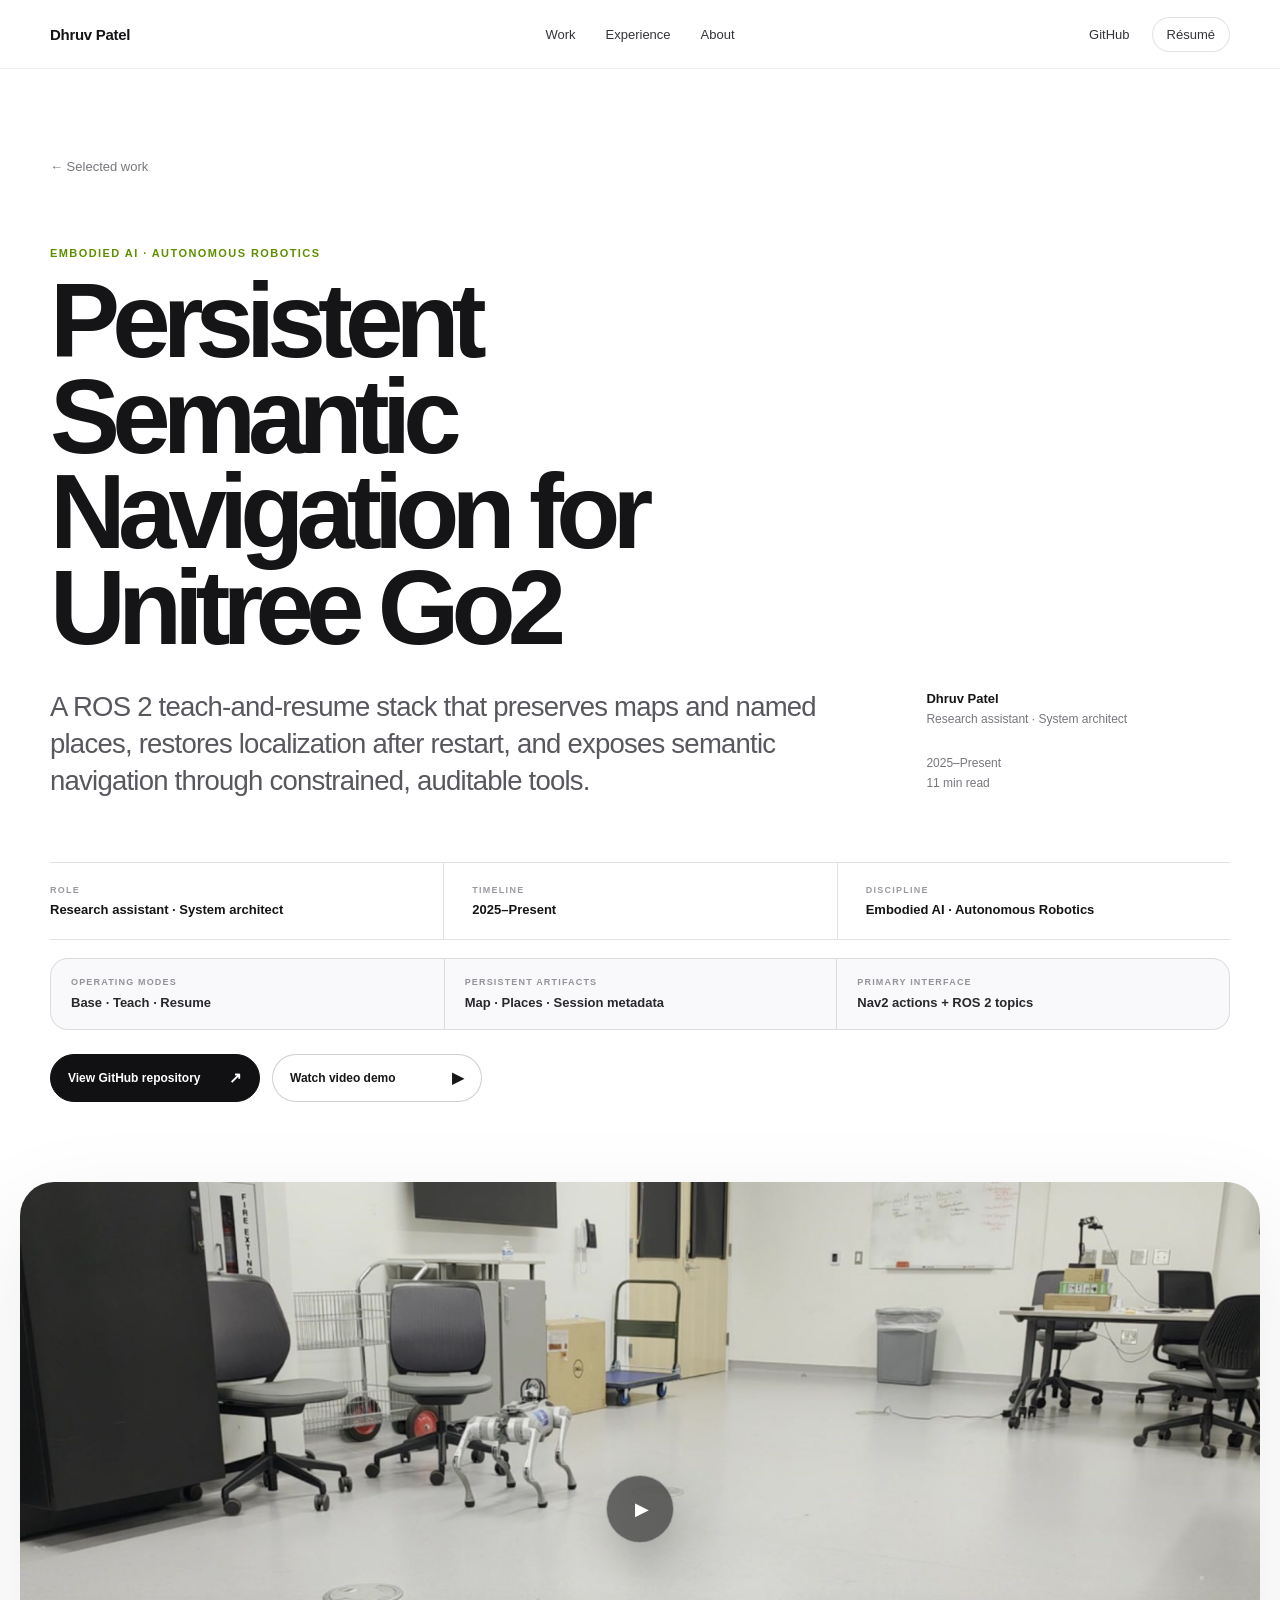
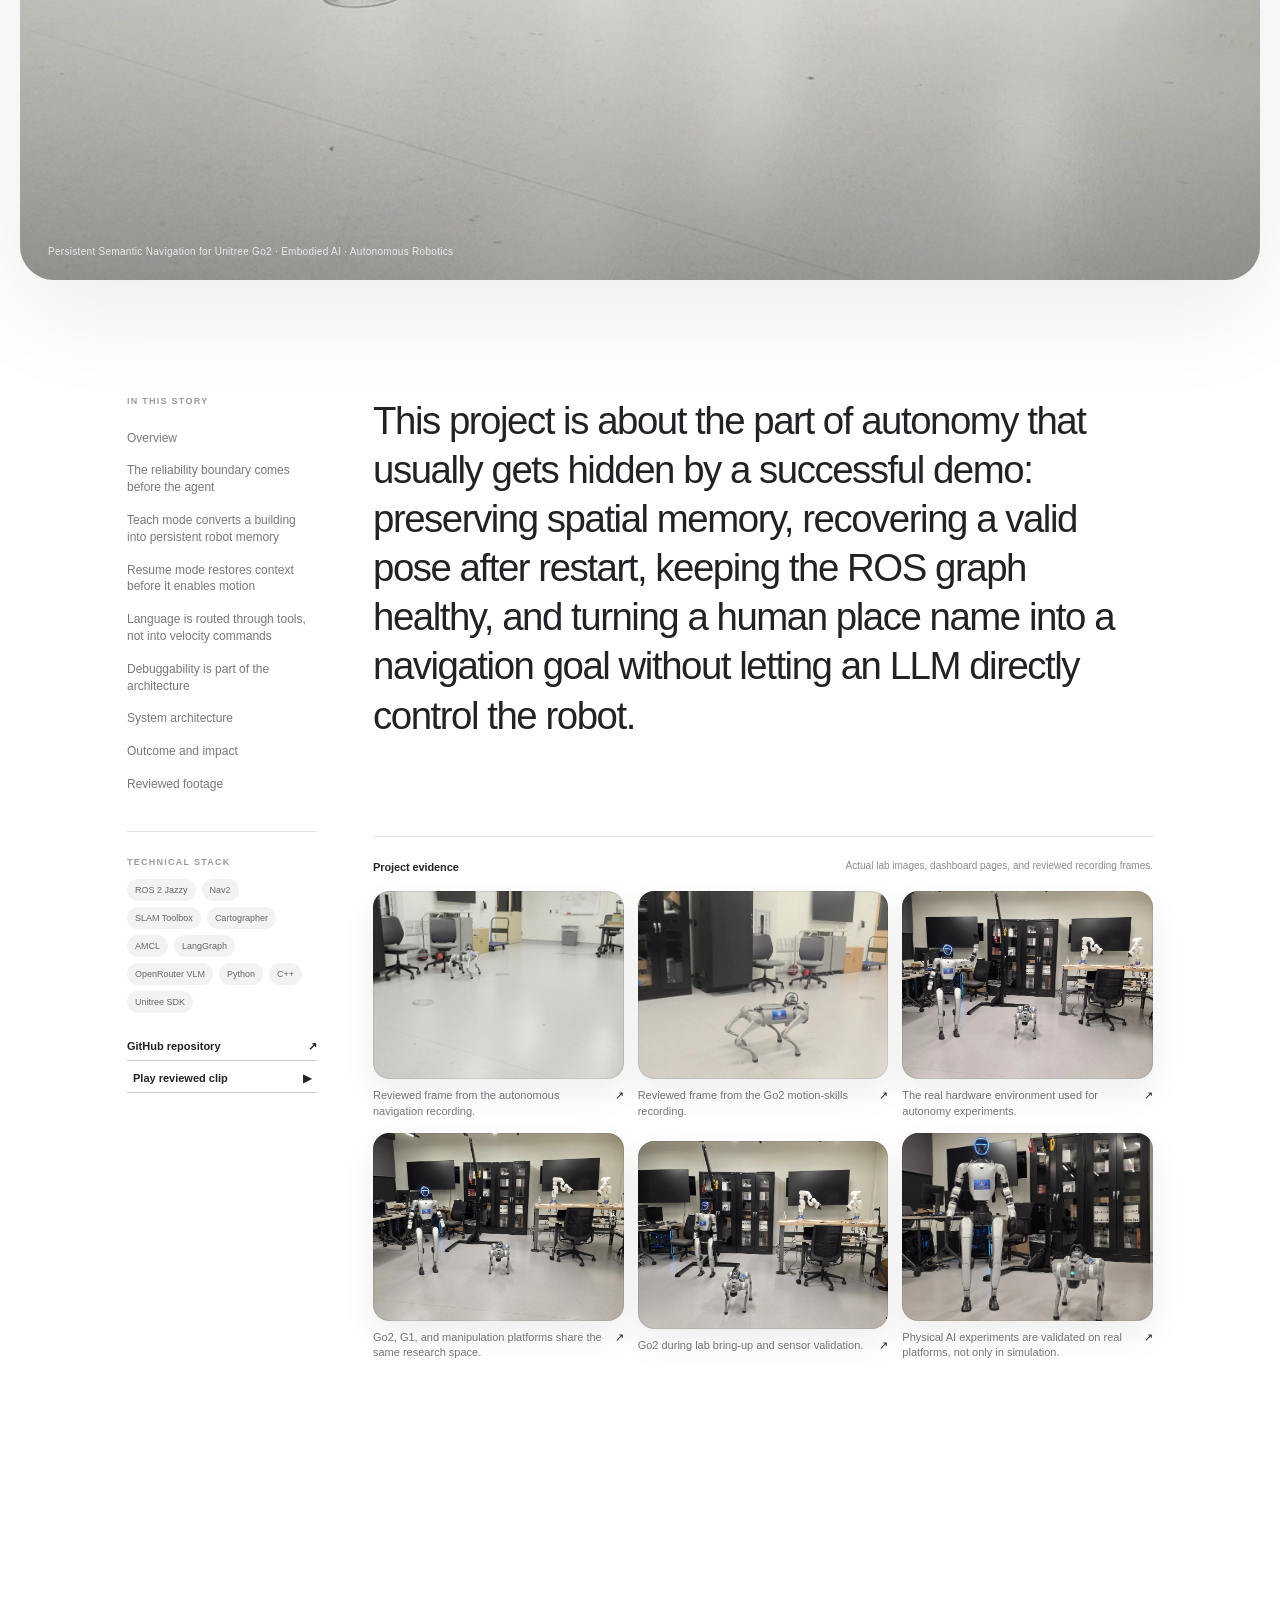
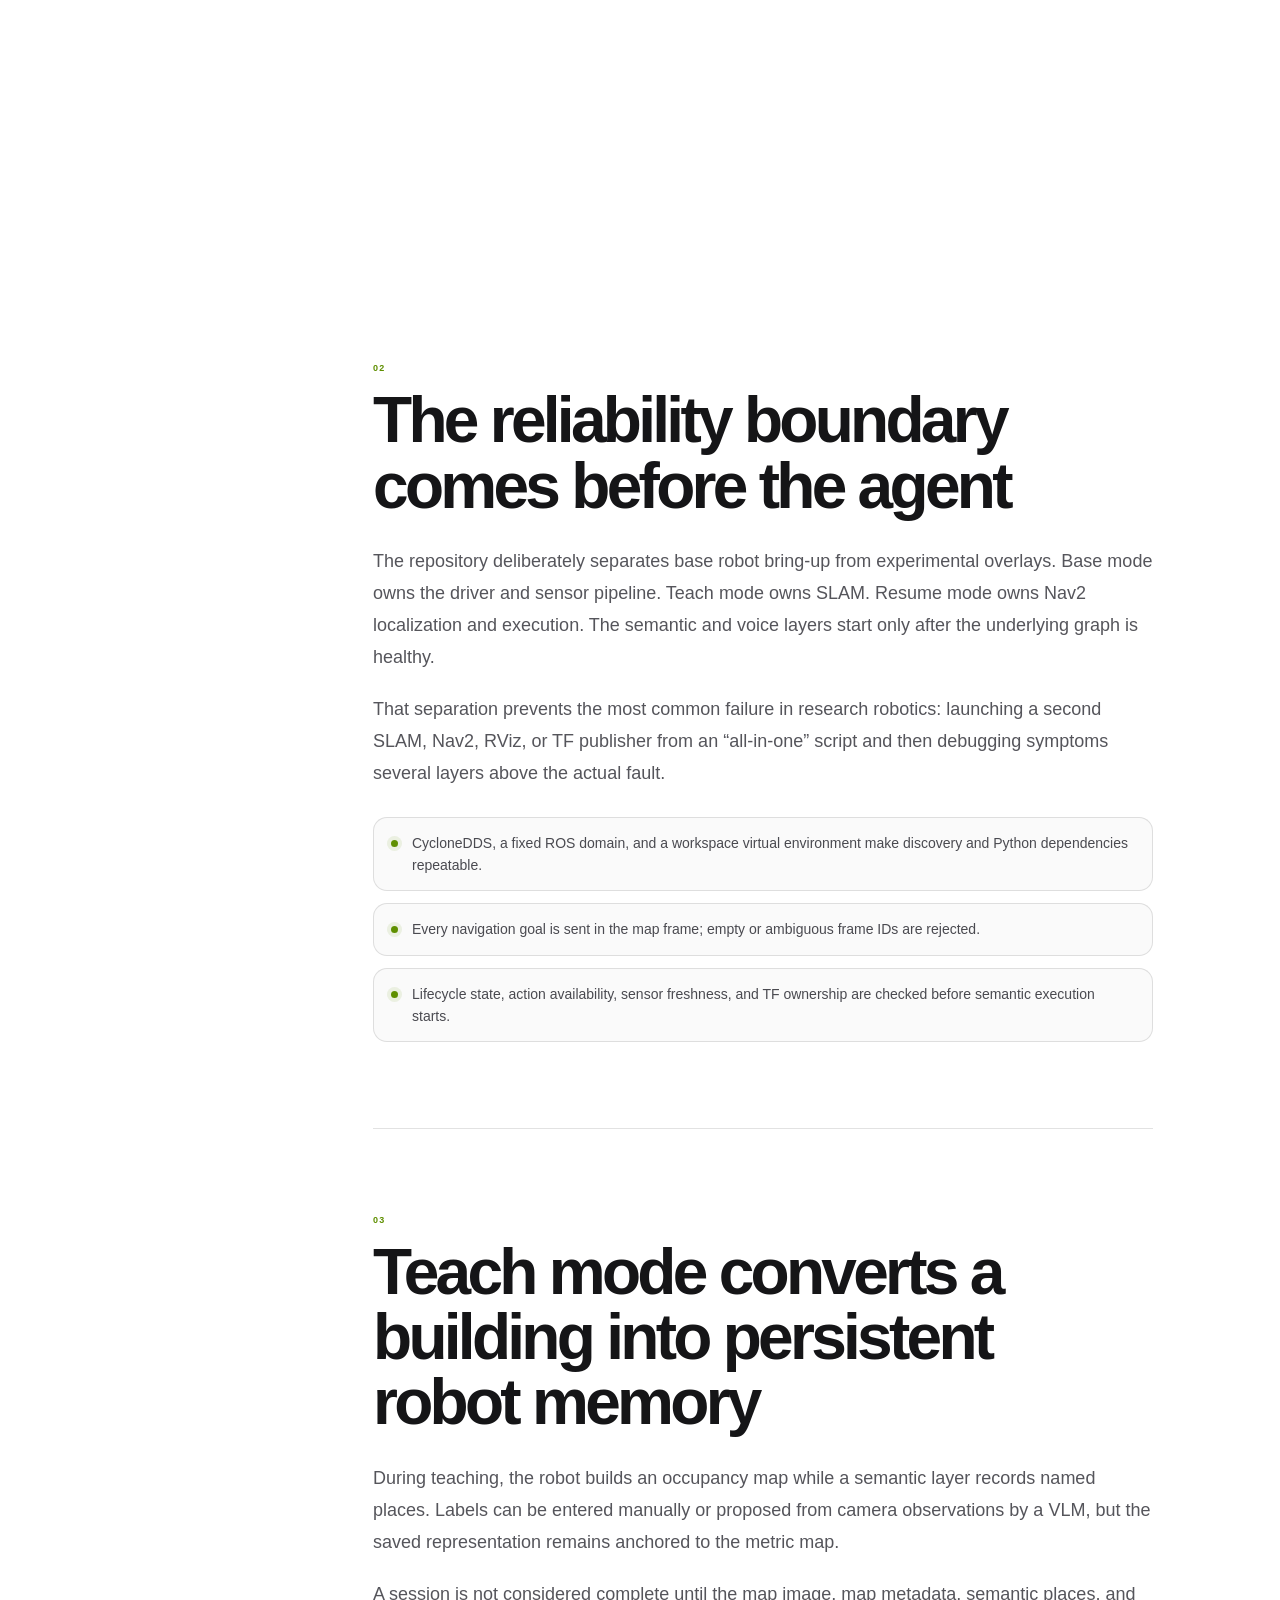
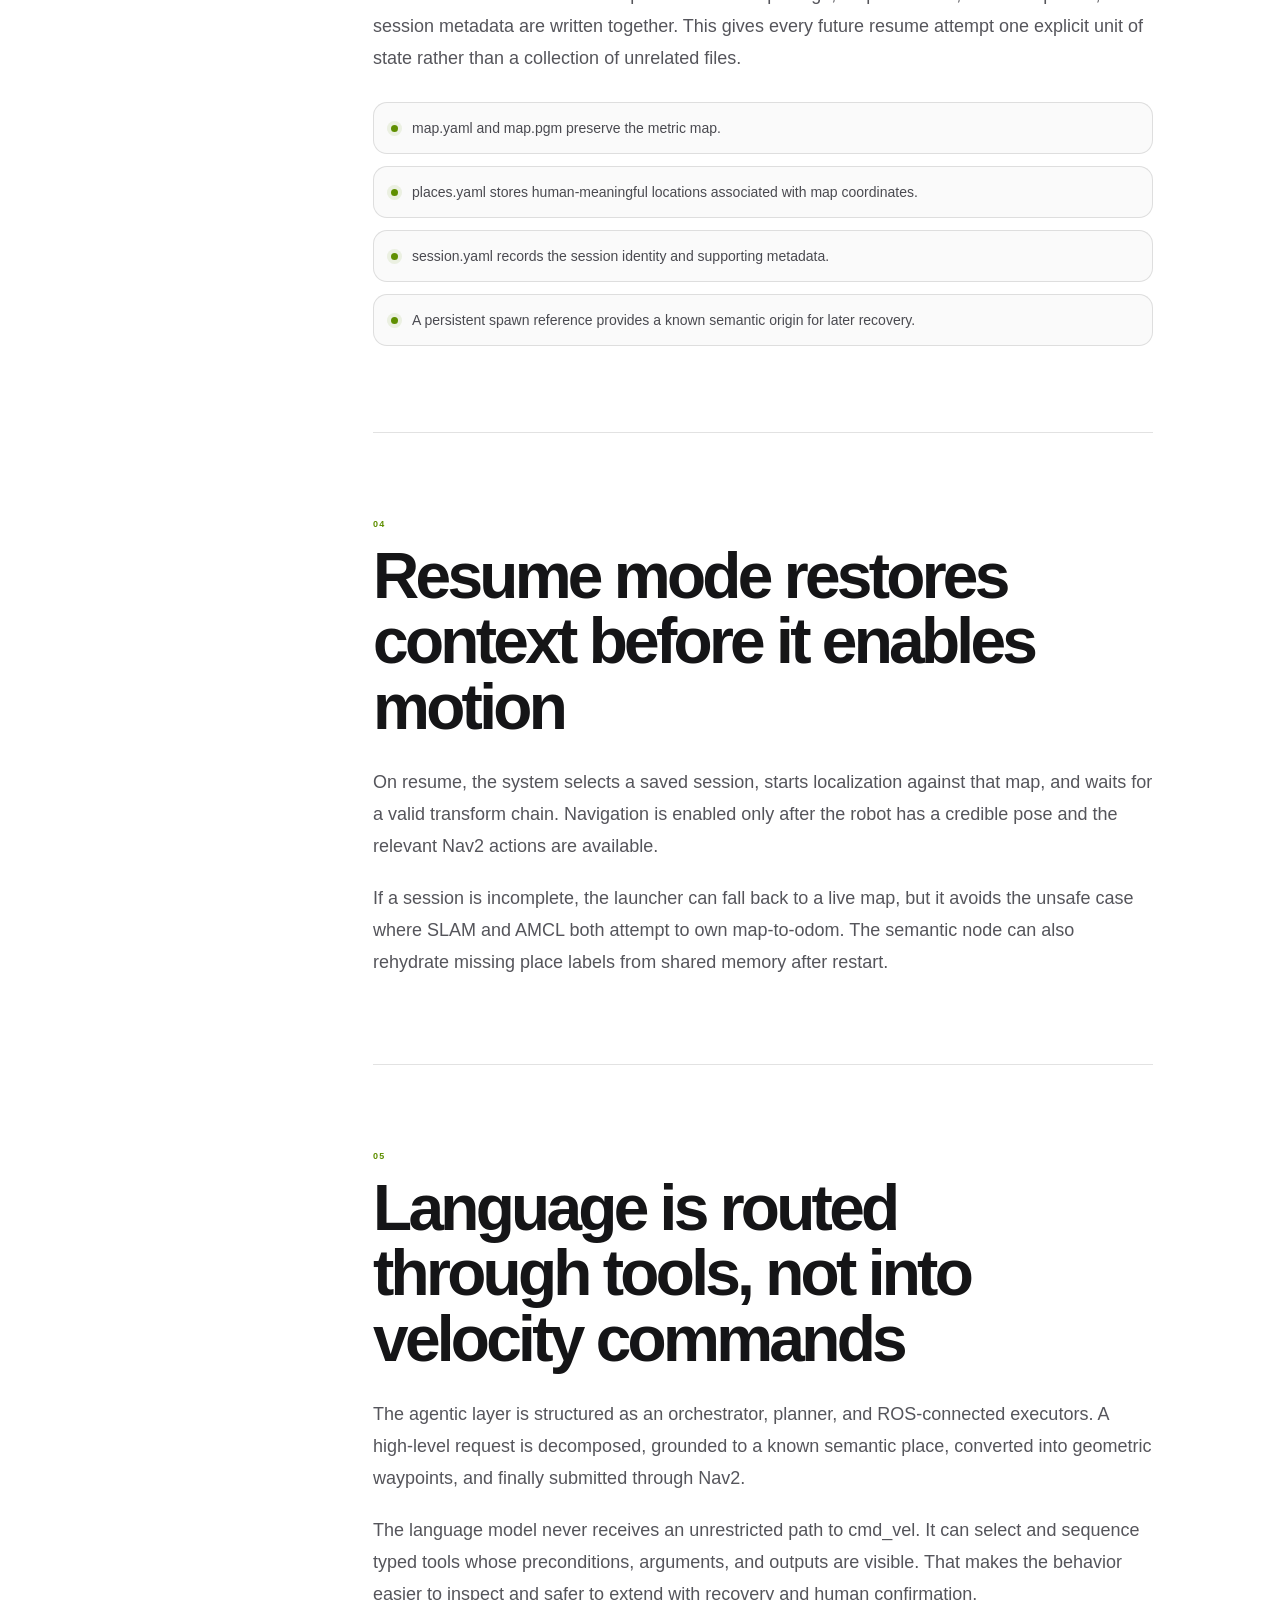
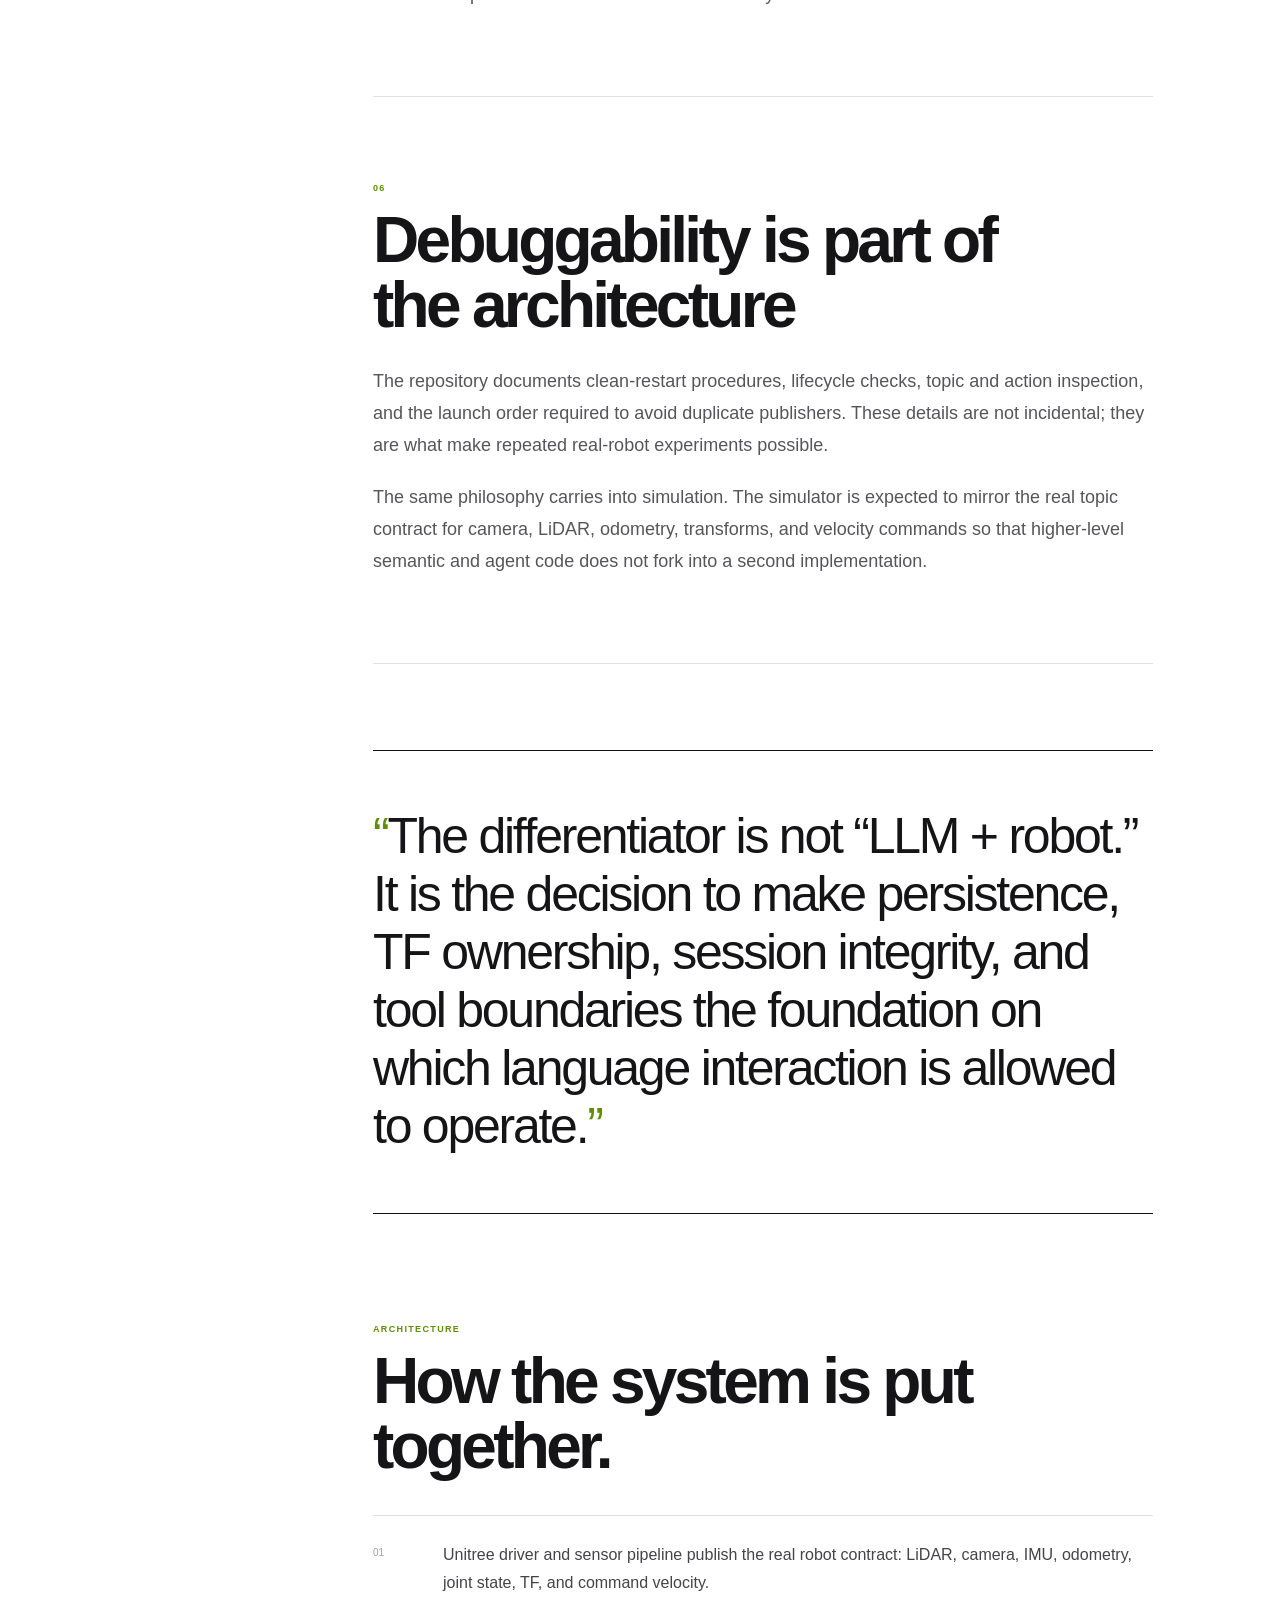
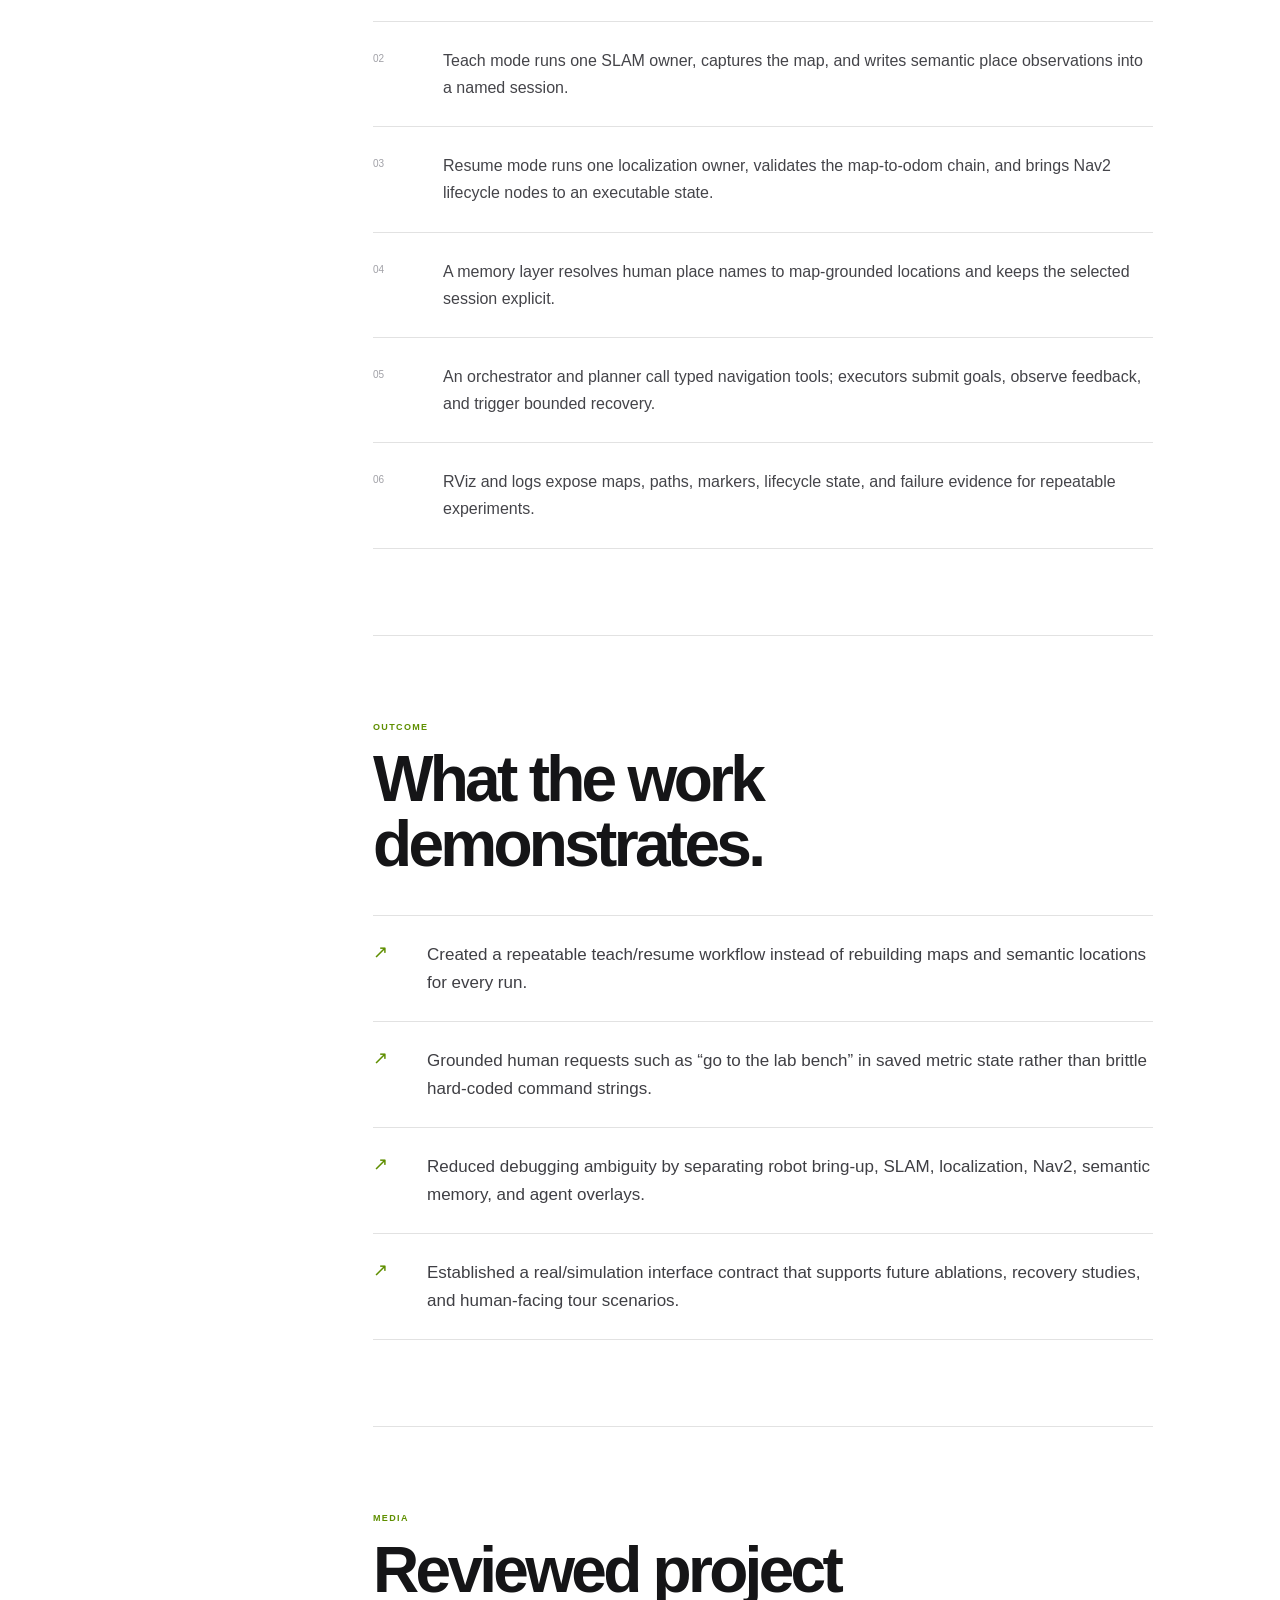
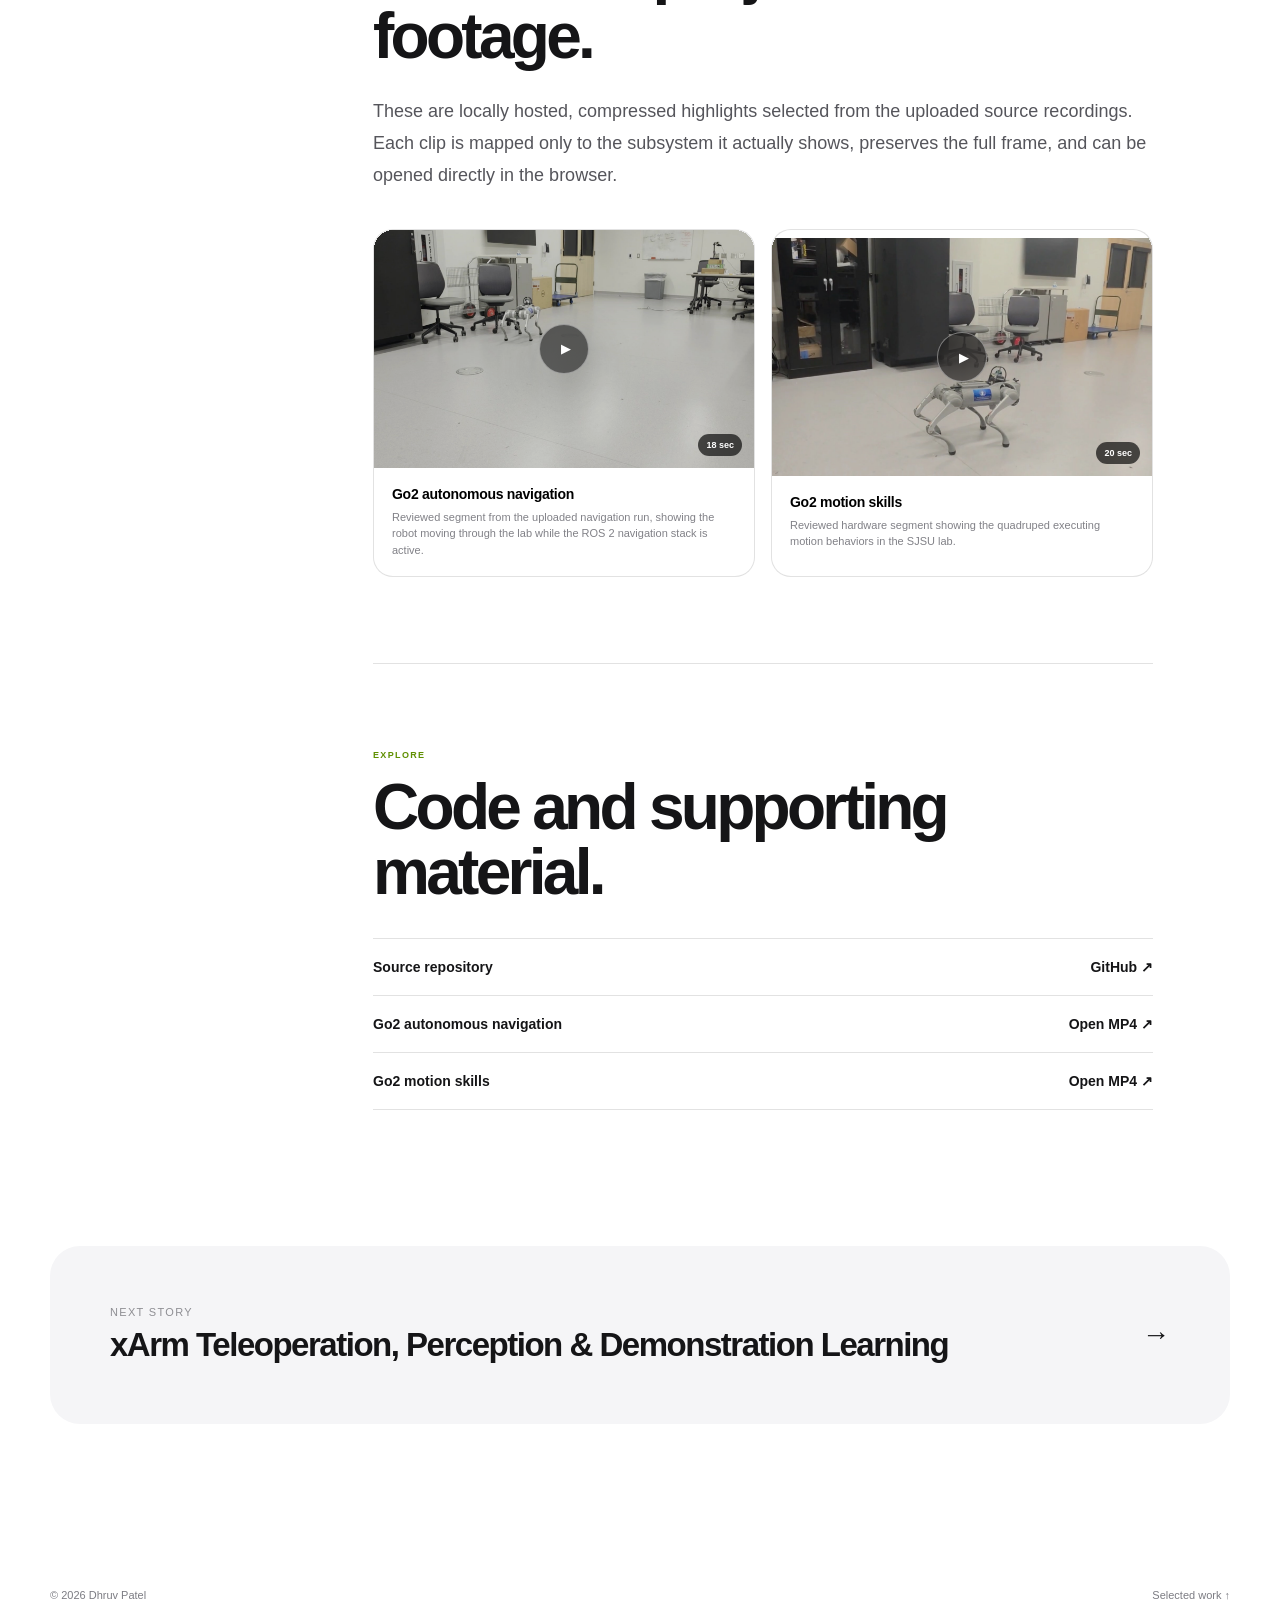
==== project.html @ 9d02df76 "Portfolio Launch" ====
<!doctype html>
<html lang="en">
<head>
  <meta charset="utf-8" />
  <meta name="viewport" content="width=device-width, initial-scale=1" />
  <meta name="theme-color" content="#ffffff" />
  <meta name="description" content="Engineering story by Dhruv Patel." />
  <title>Project — Dhruv Patel</title>
  <link rel="icon" href="favicon.svg" type="image/svg+xml" />
  <link rel="stylesheet" href="styles.css" />
  <script src="project-data.js" defer></script>
  <script src="project-page.js" defer></script>
</head>
<body class="project-page">
  <a class="skip-link" href="#project-root">Skip to article</a>
  <header class="site-header">
    <div class="shell nav-wrap">
      <a class="wordmark" href="index.html">Dhruv Patel</a>
      <nav class="nav-links" aria-label="Primary navigation">
        <a href="index.html#work">Work</a>
        <a href="index.html#experience">Experience</a>
        <a href="index.html#about">About</a>
      </nav>
      <div class="nav-actions">
        <a href="https://github.com/pateldhruv1672" target="_blank" rel="noreferrer">GitHub</a>
        <a class="nav-button" href="assets/docs/Dhruv_Patel_Resume.pdf" target="_blank">Résumé</a>
      </div>
    </div>
  </header>

  <main id="project-root"></main>

  <dialog class="image-modal" id="image-modal" aria-labelledby="image-modal-caption">
    <button type="button" class="image-modal-close" aria-label="Close image">×</button>
    <figure>
      <img src="" alt="" />
      <figcaption id="image-modal-caption"></figcaption>
    </figure>
  </dialog>

  <dialog class="video-modal" id="video-modal" aria-labelledby="video-modal-title">
    <div class="video-modal-bar">
      <div>
        <p>Research footage</p>
        <h2 class="video-modal-title" id="video-modal-title">Project demo</h2>
      </div>
      <div class="video-modal-actions">
        <a class="video-modal-external" href="#" target="_blank" rel="noreferrer">Open MP4 ↗</a>
        <button type="button" class="video-modal-close" aria-label="Close video">×</button>
      </div>
    </div>
    <div class="video-modal-stage" aria-live="polite"></div>
  </dialog>

  <footer class="site-footer shell">
    <span>© 2026 Dhruv Patel</span>
    <a href="index.html#work">Selected work ↑</a>
  </footer>
</body>
</html>
---- styles.css ----
:root {
  --bg: #f5f5f7;
  --surface: #ffffff;
  --ink: #111113;
  --muted: #66666d;
  --soft: #8e8e93;
  --line: rgba(17,17,19,.12);
  --line-strong: rgba(17,17,19,.2);
  --accent: #5f8f00;
  --dark: #0b0c0e;
  --radius-lg: 32px;
  --radius-md: 22px;
  --shadow: 0 28px 90px rgba(0,0,0,.09);
}

* { box-sizing: border-box; }
html { scroll-behavior: smooth; }
body {
  margin: 0;
  background: var(--bg);
  color: var(--ink);
  font-family: -apple-system, BlinkMacSystemFont, "SF Pro Display", "Segoe UI", Helvetica, Arial, sans-serif;
  -webkit-font-smoothing: antialiased;
  text-rendering: optimizeLegibility;
}
a { color: inherit; text-decoration: none; }
img { display: block; max-width: 100%; }
button, input { font: inherit; }
.shell { width: min(1180px, calc(100% - 48px)); margin: 0 auto; }
.skip-link { position: fixed; left: 16px; top: -80px; z-index: 999; padding: 12px 16px; border-radius: 12px; background: #111; color: #fff; transition: top .2s; }
.skip-link:focus { top: 16px; }

.site-header { position: sticky; top: 0; z-index: 100; background: rgba(245,245,247,.82); backdrop-filter: saturate(180%) blur(20px); border-bottom: 1px solid rgba(17,17,19,.07); }
.nav-wrap { height: 68px; display: grid; grid-template-columns: 1fr auto 1fr; align-items: center; }
.wordmark { font-size: 15px; font-weight: 700; letter-spacing: -.02em; }
.nav-links { display: flex; align-items: center; gap: 30px; }
.nav-links a, .nav-actions a { font-size: 13px; color: #333338; transition: color .2s; }
.nav-links a:hover, .nav-actions a:hover { color: #000; }
.nav-actions { justify-self: end; display: flex; align-items: center; gap: 22px; }
.nav-button { padding: 9px 14px; border: 1px solid var(--line); border-radius: 999px; background: rgba(255,255,255,.72); }
.menu-toggle { display: none; justify-self: end; width: 38px; height: 38px; border: 0; background: transparent; padding: 10px; cursor: pointer; }
.menu-toggle span { display: block; width: 18px; height: 1.5px; margin: 5px 0; background: #111; transition: transform .2s; }
.mobile-nav { display: none; }

.hero { min-height: calc(100vh - 68px); padding: 88px 0 72px; display: grid; grid-template-columns: 1.08fr .72fr; align-items: center; gap: 86px; }
.availability { margin: 0 0 28px; color: #44444a; font-size: 13px; font-weight: 600; letter-spacing: .01em; }
.availability span { display: inline-block; width: 8px; height: 8px; margin-right: 10px; border-radius: 50%; background: #7fb800; box-shadow: 0 0 0 5px rgba(127,184,0,.12); }
.hero h1 { margin: 0; font-size: clamp(62px, 7.8vw, 116px); line-height: .92; letter-spacing: -.072em; font-weight: 720; }
.hero-statement { max-width: 720px; margin: 36px 0 0; font-size: clamp(25px, 3.15vw, 45px); line-height: 1.12; letter-spacing: -.045em; }
.hero-detail { max-width: 690px; margin: 24px 0 0; color: var(--muted); font-size: 17px; line-height: 1.65; }
.hero-links { display: flex; flex-wrap: wrap; align-items: center; gap: 22px; margin-top: 36px; }
.primary-link, .secondary-link { display: inline-flex; align-items: center; gap: 10px; font-size: 14px; font-weight: 650; }
.primary-link { padding: 14px 18px; border-radius: 999px; background: var(--ink); color: #fff; }
.primary-link span, .secondary-link span { font-size: 16px; }
.secondary-link { color: #3b3b40; }
.hero-meta { display: flex; flex-wrap: wrap; gap: 10px 22px; margin-top: 46px; padding-top: 26px; border-top: 1px solid var(--line); color: #68686e; font-size: 12px; }
.hero-meta span { position: relative; }
.hero-meta span:not(:last-child)::after { content: ""; position: absolute; right: -12px; top: 50%; width: 2px; height: 2px; border-radius: 50%; background: #b2b2b7; }
.hero-portrait { margin: 0; }
.hero-portrait picture { display: block; overflow: hidden; border-radius: 30px; background: #ddd; box-shadow: var(--shadow); }
.hero-portrait img { width: 100%; aspect-ratio: 4/5; object-fit: cover; object-position: center center; }
.hero-portrait figcaption { margin-top: 12px; color: var(--soft); font-size: 11px; text-align: right; }

.work-section { padding: 140px 0 0; background: #fff; border-radius: 46px 46px 0 0; }
.section-intro { display: grid; grid-template-columns: .8fr 1.25fr; gap: 70px; align-items: end; margin-bottom: 70px; }
.section-kicker { margin: 0 0 14px; color: var(--accent); font-size: 11px; font-weight: 750; letter-spacing: .13em; text-transform: uppercase; }
.section-intro h2, .archive-heading h2, .about-copy h2, .contact-inner h2 { margin: 0; font-size: clamp(42px, 5.1vw, 76px); line-height: 1.01; letter-spacing: -.058em; }
.section-intro > p:last-child { margin: 0; max-width: 620px; color: var(--muted); font-size: 17px; line-height: 1.65; }

.featured-work { display: grid; gap: 26px; }
.feature-card { display: grid; grid-template-columns: 1.3fr .7fr; min-height: 610px; overflow: hidden; border-radius: var(--radius-lg); background: var(--dark); color: #fff; }
.feature-card.reverse { grid-template-columns: .72fr 1.28fr; }
.feature-card.reverse .feature-media { order: 2; }
.feature-media { position: relative; min-height: 500px; overflow: hidden; background: #111; }
.feature-media img { width: 100%; height: 100%; object-fit: cover; transition: transform .7s cubic-bezier(.2,.65,.2,1); }
.feature-card:hover .feature-media img { transform: scale(1.025); }
.feature-media::after { content: ""; position: absolute; inset: 0; background: linear-gradient(180deg, transparent 70%, rgba(0,0,0,.28)); pointer-events: none; }
.feature-content { padding: clamp(38px, 5vw, 70px); display: flex; flex-direction: column; justify-content: space-between; }
.project-index { color: #909097; font-size: 11px; letter-spacing: .12em; text-transform: uppercase; }
.feature-content h3 { margin: 22px 0 0; font-size: clamp(38px, 4vw, 62px); line-height: 1.02; letter-spacing: -.052em; }
.feature-content p { margin: 22px 0 0; color: #b7b7be; font-size: 16px; line-height: 1.65; }
.project-meta { display: flex; flex-wrap: wrap; gap: 10px 18px; margin-top: 36px; padding-top: 24px; border-top: 1px solid rgba(255,255,255,.13); color: #8f8f97; font-size: 11px; }
.project-action { display: inline-flex; align-items: center; gap: 10px; margin-top: 32px; font-size: 13px; font-weight: 650; }
.project-action span { display: grid; place-items: center; width: 34px; height: 34px; border: 1px solid rgba(255,255,255,.25); border-radius: 50%; }

.project-grid { display: grid; grid-template-columns: repeat(3, 1fr); gap: 22px; padding-top: 26px; }
.project-card { border: 1px solid var(--line); border-radius: var(--radius-md); overflow: hidden; background: #fff; transition: transform .28s ease, box-shadow .28s ease; }
.project-card:hover { transform: translateY(-5px); box-shadow: 0 22px 65px rgba(0,0,0,.09); }
.project-card-media { aspect-ratio: 16/10; overflow: hidden; background: #ececf0; }
.project-card-media img { width: 100%; height: 100%; object-fit: cover; transition: transform .55s ease; }
.project-card:hover .project-card-media img { transform: scale(1.025); }
.project-card-copy { padding: 24px 24px 26px; }
.project-card-copy .card-category { margin: 0; color: var(--accent); font-size: 10px; font-weight: 750; letter-spacing: .1em; text-transform: uppercase; }
.project-card-copy h3 { margin: 12px 0 0; font-size: 25px; line-height: 1.12; letter-spacing: -.037em; }
.project-card-copy > p { margin: 14px 0 0; color: var(--muted); font-size: 14px; line-height: 1.58; }
.card-footer { display: flex; justify-content: space-between; gap: 18px; margin-top: 24px; padding-top: 18px; border-top: 1px solid var(--line); color: #77777e; font-size: 11px; }
.card-footer span:last-child { color: #222; font-weight: 650; }

.archive-section { padding: 150px 0 145px; }
.archive-heading { display: grid; grid-template-columns: .8fr 1.25fr; gap: 70px; align-items: end; margin-bottom: 54px; }
.archive-list { border-top: 1px solid var(--line-strong); }
.archive-row { display: grid; grid-template-columns: 1fr 1.45fr .8fr 24px; gap: 28px; align-items: center; min-height: 112px; border-bottom: 1px solid var(--line); transition: padding .2s, background .2s; }
.archive-row:hover { padding-left: 12px; background: #fafafa; }
.archive-row h3 { margin: 0; font-size: 23px; letter-spacing: -.035em; }
.archive-row p { margin: 0; color: var(--muted); font-size: 14px; line-height: 1.5; }
.archive-row .archive-stack { color: #8a8a91; font-size: 11px; line-height: 1.5; }
.archive-row .archive-arrow { font-size: 18px; }

.experience-section { padding: 145px 0; background: var(--bg); }
.experience-list { border-top: 1px solid var(--line-strong); }
.experience-row { display: grid; grid-template-columns: 170px 1.2fr .65fr; gap: 44px; padding: 46px 0; border-bottom: 1px solid var(--line); }
.experience-date { color: #77777e; font-size: 12px; }
.experience-main h3 { margin: 0; font-size: 29px; letter-spacing: -.04em; }
.experience-org { margin: 7px 0 18px !important; color: #333338 !important; font-weight: 600; }
.experience-main p { margin: 0; color: var(--muted); font-size: 15px; line-height: 1.67; }
.experience-tags { color: #77777e; font-size: 12px; line-height: 1.7; }

.about-section { padding: 150px 0; background: #fff; }
.about-grid { display: grid; grid-template-columns: .74fr 1.05fr; gap: 88px; align-items: center; }
.about-photo { margin: 0; overflow: hidden; border-radius: 30px; background: #eee; }
.about-photo img { width: 100%; aspect-ratio: 4/5; object-fit: cover; object-position: center center; }
.about-copy > p:not(.section-kicker) { color: var(--muted); font-size: 16px; line-height: 1.72; }
.about-copy h2 { margin-bottom: 30px; }
.about-facts { display: grid; gap: 0; margin-top: 34px; border-top: 1px solid var(--line); }
.about-facts > div { padding: 18px 0; border-bottom: 1px solid var(--line); }
.about-facts strong { display: block; font-size: 15px; }
.about-facts span { display: block; margin-top: 4px; color: var(--soft); font-size: 12px; }
.about-links { display: flex; flex-wrap: wrap; gap: 22px; margin-top: 30px; }
.about-links a { font-size: 13px; font-weight: 650; }

.contact-section { padding: 150px 0; background: #111; color: #fff; }
.contact-inner { text-align: center; }
.contact-inner .section-kicker { color: #a4d65e; }
.contact-inner h2 { max-width: 920px; margin: 0 auto; }
.contact-inner > a { display: inline-flex; align-items: center; gap: 10px; margin-top: 38px; padding-bottom: 7px; border-bottom: 1px solid rgba(255,255,255,.45); font-size: 16px; }
.site-footer { min-height: 92px; display: flex; justify-content: space-between; align-items: center; color: #7c7c83; font-size: 11px; }

/* Project detail page */
.project-page { background: #fff; }
.project-hero { padding: 86px 0 60px; }
.project-back { display: inline-flex; align-items: center; gap: 8px; color: #666; font-size: 13px; }
.project-title-wrap { display: grid; grid-template-columns: 1.15fr .55fr; gap: 70px; margin-top: 70px; align-items: end; }
.project-title-wrap h1 { margin: 0; font-size: clamp(54px, 7vw, 104px); line-height: .96; letter-spacing: -.07em; }
.project-summary { margin: 0; color: var(--muted); font-size: 18px; line-height: 1.65; }
.project-cover { width: min(1400px, calc(100% - 48px)); margin: 48px auto 0; overflow: hidden; border-radius: 30px; background: #eee; }
.project-cover img { width: 100%; max-height: 780px; aspect-ratio: 16/9; object-fit: cover; }
.project-info-bar { display: grid; grid-template-columns: repeat(3, 1fr); margin-top: 34px; border-top: 1px solid var(--line); border-bottom: 1px solid var(--line); }
.project-info-bar > div { padding: 21px 0; }
.project-info-bar > div + div { padding-left: 26px; border-left: 1px solid var(--line); }
.project-info-bar span { display: block; color: var(--soft); font-size: 10px; text-transform: uppercase; letter-spacing: .12em; }
.project-info-bar strong { display: block; margin-top: 7px; font-size: 14px; }
.project-body { padding: 110px 0 150px; }
.project-body-grid { display: grid; grid-template-columns: .55fr 1.25fr; gap: 90px; }
.project-sticky { position: sticky; top: 105px; align-self: start; }
.project-sticky h2 { margin: 0; font-size: 31px; letter-spacing: -.04em; }
.project-sticky .stack-list { display: flex; flex-wrap: wrap; gap: 8px; margin-top: 24px; }
.stack-list span { padding: 8px 10px; border-radius: 999px; background: #f1f1f3; color: #55555c; font-size: 11px; }
.project-links { display: flex; flex-direction: column; align-items: flex-start; gap: 12px; margin-top: 28px; }
.project-links a { font-size: 13px; font-weight: 650; border-bottom: 1px solid #b7b7bc; padding-bottom: 3px; }
.project-sections { display: grid; gap: 70px; }
.project-section { padding-bottom: 70px; border-bottom: 1px solid var(--line); }
.project-section:last-child { border-bottom: 0; }
.project-section .section-number { color: var(--accent); font-size: 10px; font-weight: 750; letter-spacing: .14em; }
.project-section h2 { margin: 13px 0 0; font-size: clamp(34px, 4vw, 54px); letter-spacing: -.05em; }
.project-section p { margin: 22px 0 0; color: var(--muted); font-size: 17px; line-height: 1.75; }
.project-section ul { margin: 24px 0 0; padding: 0; list-style: none; display: grid; gap: 16px; }
.project-section li { position: relative; padding-left: 25px; color: #4d4d53; font-size: 16px; line-height: 1.65; }
.project-section li::before { content: ""; position: absolute; left: 0; top: .67em; width: 7px; height: 7px; border-radius: 50%; background: #8bbd29; }
.project-next { margin-top: 100px; padding: 60px; border-radius: 30px; background: #f5f5f7; display: flex; justify-content: space-between; align-items: center; gap: 30px; }
.project-next p { margin: 0 0 8px; color: var(--soft); font-size: 11px; text-transform: uppercase; letter-spacing: .12em; }
.project-next h3 { margin: 0; font-size: 33px; letter-spacing: -.045em; }
.project-next span { font-size: 28px; }

.reveal { opacity: 1; transform: none; }
.delay-1 { transition-delay: 0s; }

@media (max-width: 980px) {
  .nav-wrap { grid-template-columns: 1fr auto; }
  .nav-links, .nav-actions { display: none; }
  .menu-toggle { display: block; }
  .mobile-nav { position: fixed; inset: 68px 0 auto; z-index: 98; display: grid; gap: 0; padding: 10px 24px 24px; background: rgba(245,245,247,.98); border-bottom: 1px solid var(--line); transform: translateY(-120%); transition: transform .25s; }
  .mobile-nav.open { transform: translateY(0); }
  .mobile-nav a { padding: 15px 0; border-bottom: 1px solid var(--line); font-size: 15px; }
  .hero { grid-template-columns: 1fr; gap: 54px; min-height: auto; padding-top: 64px; }
  .hero-portrait { width: min(640px, 100%); }
  .section-intro, .archive-heading { grid-template-columns: 1fr; gap: 22px; }
  .feature-card, .feature-card.reverse { grid-template-columns: 1fr; }
  .feature-card.reverse .feature-media { order: 0; }
  .feature-media { min-height: 420px; }
  .project-grid { grid-template-columns: repeat(2,1fr); }
  .archive-row { grid-template-columns: .8fr 1.4fr 24px; }
  .archive-stack { display: none; }
  .experience-row { grid-template-columns: 140px 1fr; }
  .experience-tags { grid-column: 2; }
  .about-grid { grid-template-columns: 1fr; }
  .about-photo { max-width: 650px; }
  .project-title-wrap { grid-template-columns: 1fr; gap: 30px; }
  .project-body-grid { grid-template-columns: 1fr; gap: 55px; }
  .project-sticky { position: static; }
}

@media (max-width: 680px) {
  .shell { width: min(100% - 28px, 1180px); }
  .hero { padding: 45px 0 64px; }
  .availability { line-height: 1.5; }
  .hero h1 { font-size: 60px; }
  .hero-statement { font-size: 28px; }
  .hero-detail { font-size: 15px; }
  .hero-links { align-items: flex-start; flex-direction: column; }
  .hero-meta { display: grid; grid-template-columns: 1fr 1fr; }
  .hero-meta span::after { display: none; }
  .hero-portrait picture { border-radius: 22px; }
  .work-section { padding-top: 96px; border-radius: 30px 30px 0 0; }
  .section-intro { margin-bottom: 46px; }
  .section-intro h2, .archive-heading h2, .about-copy h2, .contact-inner h2 { font-size: 43px; }
  .section-intro > p:last-child { font-size: 15px; }
  .feature-card { min-height: auto; border-radius: 22px; }
  .feature-media { min-height: 280px; }
  .feature-content { padding: 30px 25px 34px; }
  .feature-content h3 { font-size: 38px; }
  .project-grid { grid-template-columns: 1fr; }
  .archive-section { padding: 100px 0; }
  .archive-row { grid-template-columns: 1fr 22px; gap: 8px 16px; padding: 25px 0; }
  .archive-row p { grid-column: 1; }
  .archive-arrow { grid-column: 2; grid-row: 1 / span 2; }
  .experience-section, .about-section, .contact-section { padding: 100px 0; }
  .experience-row { grid-template-columns: 1fr; gap: 13px; padding: 34px 0; }
  .experience-tags { grid-column: 1; }
  .about-grid { gap: 48px; }
  .site-footer { flex-direction: column; align-items: flex-start; justify-content: center; gap: 6px; }
  .project-hero { padding-top: 52px; }
  .project-title-wrap { margin-top: 45px; }
  .project-title-wrap h1 { font-size: 54px; }
  .project-cover { width: calc(100% - 28px); border-radius: 20px; }
  .project-info-bar { grid-template-columns: 1fr; }
  .project-info-bar > div + div { padding-left: 0; border-left: 0; border-top: 1px solid var(--line); }
  .project-body { padding: 80px 0 100px; }
  .project-next { padding: 28px; border-radius: 22px; }
}

@media (prefers-reduced-motion: reduce) {
  html { scroll-behavior: auto; }
  *, *::before, *::after { animation-duration: .01ms !important; transition-duration: .01ms !important; }
  .reveal { opacity: 1; transform: none; }
}

/* =========================================================
   Editorial project stories, research media, and motion
   ========================================================= */

@view-transition { navigation: auto; }

::view-transition-old(root) {
  animation: 240ms cubic-bezier(.4,0,1,1) both page-old;
}
::view-transition-new(root) {
  animation: 560ms cubic-bezier(.16,1,.3,1) both page-new;
}
@keyframes page-old {
  to { opacity: 0; transform: scale(.992); filter: blur(4px); }
}
@keyframes page-new {
  from { opacity: 0; transform: translateY(12px) scale(.995); filter: blur(7px); }
  to { opacity: 1; transform: none; filter: none; }
}

.site-header { view-transition-name: site-header; }
.wordmark { view-transition-name: wordmark; }

body {
  opacity: 1;
  transition: opacity .35s ease;
}

.reveal {
  opacity: 0;
  transform: translateY(24px);
  filter: blur(5px);
  transition:
    opacity .8s cubic-bezier(.16,1,.3,1),
    transform .8s cubic-bezier(.16,1,.3,1),
    filter .8s cubic-bezier(.16,1,.3,1);
}
.reveal.is-visible {
  opacity: 1;
  transform: none;
  filter: none;
}
.delay-1 { transition-delay: .08s; }
.delay-2 { transition-delay: .16s; }

.page-enter {
  animation: editorial-enter .82s cubic-bezier(.16,1,.3,1) both;
}
.page-enter.delay-1 { animation-delay: .08s; }
.page-enter.delay-2 { animation-delay: .16s; }
@keyframes editorial-enter {
  from { opacity: 0; transform: translateY(22px); filter: blur(6px); }
  to { opacity: 1; transform: none; filter: none; }
}

.hero-portrait picture {
  aspect-ratio: 4 / 5;
}
.hero-portrait img {
  height: 100%;
  object-fit: cover;
  object-position: 50% 38%;
}
.about-photo img {
  object-position: 50% 28%;
}

.feature-media,
.project-card-media { isolation: isolate; }
.media-badge {
  position: absolute;
  left: 18px;
  bottom: 18px;
  z-index: 2;
  display: inline-flex;
  align-items: center;
  gap: 7px;
  padding: 8px 11px;
  border: 1px solid rgba(255,255,255,.25);
  border-radius: 999px;
  background: rgba(10,10,12,.62);
  color: #fff;
  backdrop-filter: blur(14px) saturate(130%);
  font-size: 10px;
  font-weight: 700;
  letter-spacing: .02em;
}
.media-badge span { font-size: 8px; }
.media-badge.text-only { background: rgba(255,255,255,.85); color: #222; border-color: rgba(0,0,0,.08); }
.project-card-media { position: relative; }
.project-card .media-badge { left: 14px; bottom: 14px; }

/* Long-form blog project page */
.project-page {
  background: #fff;
  color: #151517;
}
.project-page .site-header {
  background: rgba(255,255,255,.83);
}
.reading-progress {
  position: fixed;
  top: 67px;
  left: 0;
  right: 0;
  z-index: 101;
  height: 2px;
  pointer-events: none;
}
.reading-progress span {
  display: block;
  width: 0;
  height: 100%;
  background: #111;
  transition: width .08s linear;
}

.project-blog { overflow: clip; }
.blog-hero { padding: 88px 0 44px; }
.project-back {
  display: inline-flex;
  align-items: center;
  color: #77777d;
  font-size: 13px;
  transition: color .2s ease, transform .2s ease;
}
.project-back:hover { color: #111; transform: translateX(-3px); }
.blog-hero-grid {
  display: grid;
  grid-template-columns: minmax(0, 1.45fr) minmax(230px, .55fr);
  align-items: end;
  gap: 76px;
  margin-top: 72px;
}
.blog-heading h1 {
  max-width: 930px;
  margin: 0;
  font-size: clamp(58px, 8.2vw, 118px);
  line-height: .91;
  letter-spacing: -.075em;
  font-weight: 730;
}
.blog-deck {
  max-width: 850px;
  margin: 34px 0 0;
  color: #57575e;
  font-size: clamp(20px, 2.15vw, 30px);
  line-height: 1.34;
  letter-spacing: -.028em;
}
.blog-byline {
  display: grid;
  gap: 24px;
  padding-bottom: 6px;
  color: #77777e;
  font-size: 12px;
  line-height: 1.65;
}
.blog-byline p { margin: 0; }
.blog-byline strong { color: #151517; font-size: 13px; }
.blog-meta {
  display: grid;
  grid-template-columns: repeat(3, 1fr);
  margin-top: 62px;
  border-top: 1px solid var(--line);
  border-bottom: 1px solid var(--line);
}
.blog-meta > div { padding: 22px 0; }
.blog-meta > div + div { padding-left: 28px; border-left: 1px solid var(--line); }
.blog-meta span {
  display: block;
  color: #9a9aa0;
  font-size: 9px;
  font-weight: 700;
  letter-spacing: .14em;
  text-transform: uppercase;
}
.blog-meta strong { display: block; margin-top: 7px; font-size: 13px; }

.blog-cover {
  position: relative;
  width: min(1440px, calc(100% - 40px));
  margin: 36px auto 0;
  overflow: hidden;
  border-radius: 34px;
  background: #ececef;
  box-shadow: 0 32px 100px rgba(0,0,0,.08);
}
.blog-cover > img {
  width: 100%;
  aspect-ratio: 16 / 9;
  object-fit: cover;
  transition: transform 1.1s cubic-bezier(.16,1,.3,1);
}
.blog-cover:hover > img { transform: scale(1.012); }
.blog-cover::after {
  content: "";
  position: absolute;
  inset: 0;
  pointer-events: none;
  background: linear-gradient(180deg, transparent 58%, rgba(0,0,0,.28));
}
.blog-cover figcaption {
  position: absolute;
  left: 28px;
  bottom: 23px;
  z-index: 2;
  color: rgba(255,255,255,.8);
  font-size: 10px;
  letter-spacing: .03em;
}
.cover-play {
  position: absolute;
  inset: 0;
  z-index: 3;
  display: grid;
  place-content: center;
  justify-items: center;
  gap: 13px;
  border: 0;
  background: transparent;
  color: #fff;
  cursor: pointer;
}
.cover-play > span:last-child {
  padding: 9px 13px;
  border-radius: 999px;
  background: rgba(0,0,0,.42);
  backdrop-filter: blur(12px);
  font-size: 11px;
  font-weight: 650;
  opacity: 0;
  transform: translateY(5px);
  transition: opacity .25s, transform .25s;
}
.cover-play:hover > span:last-child { opacity: 1; transform: none; }
.play-disc {
  display: grid;
  place-items: center;
  width: 68px;
  height: 68px;
  padding-left: 4px;
  border: 1px solid rgba(255,255,255,.4);
  border-radius: 50%;
  background: rgba(10,10,12,.55);
  color: #fff;
  backdrop-filter: blur(16px) saturate(130%);
  box-shadow: 0 18px 48px rgba(0,0,0,.22);
  font-size: 18px;
  transition: transform .38s cubic-bezier(.16,1,.3,1), background .25s;
}
.cover-play:hover .play-disc,
.demo-card:hover .play-disc { transform: scale(1.08); background: rgba(10,10,12,.78); }

.article-shell {
  display: grid;
  grid-template-columns: 235px minmax(0, 760px);
  justify-content: center;
  gap: 92px;
  padding-top: 116px;
  padding-bottom: 136px;
}
.article-rail { min-width: 0; }
.rail-inner {
  position: sticky;
  top: 108px;
}
.rail-title {
  margin: 0 0 16px;
  color: #9a9aa0;
  font-size: 9px;
  font-weight: 750;
  letter-spacing: .14em;
  text-transform: uppercase;
}
.article-rail nav { display: grid; }
.article-rail nav a {
  padding: 8px 0;
  color: #77777e;
  font-size: 12px;
  line-height: 1.4;
  transition: color .2s, transform .2s;
}
.article-rail nav a:hover { color: #111; transform: translateX(3px); }
.rail-stack {
  margin-top: 30px;
  padding-top: 25px;
  border-top: 1px solid var(--line);
}
.rail-stack > p {
  margin: 0 0 12px;
  color: #9a9aa0;
  font-size: 9px;
  font-weight: 750;
  letter-spacing: .14em;
  text-transform: uppercase;
}
.rail-stack > div { display: flex; flex-wrap: wrap; gap: 6px; }
.rail-stack span {
  padding: 6px 8px;
  border-radius: 999px;
  background: #f2f2f4;
  color: #66666c;
  font-size: 9px;
}
.rail-links {
  display: grid;
  gap: 10px;
  margin-top: 27px;
}
.rail-links a,
.rail-links button {
  display: inline-flex;
  align-items: center;
  justify-content: space-between;
  gap: 10px;
  padding-bottom: 7px;
  border: 0;
  border-bottom: 1px solid #ceced2;
  background: transparent;
  color: #222225;
  text-align: left;
  font: inherit;
  font-size: 11px;
  font-weight: 650;
  cursor: pointer;
}

.article-copy { min-width: 0; }
.article-lead {
  margin: 0 0 96px;
  color: #222226;
  font-size: clamp(27px, 3vw, 39px);
  line-height: 1.28;
  letter-spacing: -.038em;
}
.blog-section {
  scroll-margin-top: 110px;
  padding: 0 0 86px;
  margin-bottom: 86px;
  border-bottom: 1px solid var(--line);
}
.blog-section-label {
  margin: 0 0 15px !important;
  color: var(--accent) !important;
  font-size: 9px !important;
  font-weight: 750;
  letter-spacing: .15em;
  text-transform: uppercase;
}
.blog-section h2 {
  max-width: 690px;
  margin: 0;
  font-size: clamp(40px, 5vw, 64px);
  line-height: 1.02;
  letter-spacing: -.058em;
}
.blog-section > p:not(.blog-section-label) {
  margin: 26px 0 0;
  color: #55555b;
  font-size: 18px;
  line-height: 1.78;
}
.article-quote {
  margin: 4px 0 110px;
  padding: 56px 0 58px;
  border-top: 1px solid #111;
  border-bottom: 1px solid #111;
}
.article-quote p {
  margin: 0;
  font-size: clamp(30px, 4vw, 50px);
  line-height: 1.16;
  letter-spacing: -.045em;
}
.article-quote p::before { content: "“"; color: var(--accent); }
.article-quote p::after { content: "”"; color: var(--accent); }

.architecture-list {
  margin: 36px 0 0;
  padding: 0;
  list-style: none;
  border-top: 1px solid var(--line);
}
.architecture-list li {
  display: grid;
  grid-template-columns: 46px 1fr;
  gap: 24px;
  padding: 25px 0;
  border-bottom: 1px solid var(--line);
}
.architecture-list li > span {
  color: #a1a1a7;
  font-size: 10px;
  padding-top: 6px;
}
.architecture-list p {
  margin: 0;
  color: #444449;
  font-size: 16px;
  line-height: 1.7;
}
.impact-list {
  display: grid;
  gap: 0;
  margin-top: 38px;
  border-top: 1px solid var(--line);
}
.impact-list > div {
  display: grid;
  grid-template-columns: 36px 1fr;
  gap: 18px;
  padding: 25px 0;
  border-bottom: 1px solid var(--line);
}
.impact-list span { color: var(--accent); font-size: 18px; }
.impact-list p { margin: 0; color: #3f3f44; font-size: 17px; line-height: 1.62; }

.demo-grid {
  display: grid;
  grid-template-columns: repeat(2, minmax(0, 1fr));
  gap: 16px;
  margin-top: 38px;
}
.demo-card {
  display: block;
  padding: 0;
  overflow: hidden;
  border: 1px solid var(--line);
  border-radius: 20px;
  background: #fff;
  text-align: left;
  cursor: pointer;
  transition: transform .35s cubic-bezier(.16,1,.3,1), box-shadow .35s;
}
.demo-card:hover { transform: translateY(-5px); box-shadow: 0 24px 65px rgba(0,0,0,.09); }
.demo-card-visual {
  position: relative;
  display: block;
  overflow: hidden;
  aspect-ratio: 16 / 10;
  background: #eee;
}
.demo-card-visual::after {
  content: "";
  position: absolute;
  inset: 0;
  background: rgba(0,0,0,.12);
}
.demo-card-visual img { width: 100%; height: 100%; object-fit: cover; transition: transform .7s cubic-bezier(.16,1,.3,1); }
.demo-card:hover img { transform: scale(1.025); }
.demo-card .play-disc {
  position: absolute;
  left: 50%;
  top: 50%;
  z-index: 2;
  width: 50px;
  height: 50px;
  transform: translate(-50%, -50%);
  font-size: 13px;
}
.demo-card:hover .play-disc { transform: translate(-50%, -50%) scale(1.08); }
.demo-card-copy { display: grid; gap: 7px; padding: 18px; }
.demo-card-copy strong { font-size: 14px; letter-spacing: -.02em; }
.demo-card-copy small { color: #818187; font-size: 11px; line-height: 1.5; }

.source-section { border-bottom: 0; margin-bottom: 0; padding-bottom: 0; }
.source-links { display: grid; margin-top: 32px; border-top: 1px solid var(--line); }
.source-links a {
  display: flex;
  justify-content: space-between;
  gap: 24px;
  padding: 20px 0;
  border-bottom: 1px solid var(--line);
  font-size: 14px;
  font-weight: 650;
  transition: padding .2s, color .2s;
}
.source-links a:hover { padding-left: 8px; color: var(--accent); }

.project-blog .project-next {
  margin: 0 0 125px;
  background: #f5f5f7;
  transition: transform .4s cubic-bezier(.16,1,.3,1), background .25s;
}
.project-blog .project-next:hover { transform: translateY(-6px); background: #f0f0f2; }

.video-modal {
  width: min(1120px, calc(100% - 32px));
  max-width: none;
  padding: 0;
  overflow: hidden;
  border: 0;
  border-radius: 28px;
  background: #0b0b0c;
  color: #fff;
  box-shadow: 0 40px 140px rgba(0,0,0,.45);
}
.video-modal::backdrop {
  background: rgba(245,245,247,.55);
  backdrop-filter: blur(22px) saturate(120%);
}
.video-modal[open] { animation: modal-in .48s cubic-bezier(.16,1,.3,1) both; }
.video-modal[open]::backdrop { animation: backdrop-in .35s ease both; }
@keyframes modal-in { from { opacity: 0; transform: translateY(22px) scale(.975); } to { opacity: 1; transform: none; } }
@keyframes backdrop-in { from { opacity: 0; } to { opacity: 1; } }
.video-modal-bar {
  display: flex;
  justify-content: space-between;
  align-items: center;
  gap: 24px;
  padding: 19px 22px;
  border-bottom: 1px solid rgba(255,255,255,.12);
}
.video-modal-bar p { margin: 0 0 3px; color: #8f8f96; font-size: 9px; text-transform: uppercase; letter-spacing: .14em; }
.video-modal-bar h2 { margin: 0; font-size: 15px; }
.video-modal-actions { display: flex; align-items: center; gap: 16px; }
.video-modal-external { color: #c7c7cc; font-size: 11px; }
.video-modal-close {
  display: grid;
  place-items: center;
  width: 34px;
  height: 34px;
  border: 1px solid rgba(255,255,255,.2);
  border-radius: 50%;
  background: rgba(255,255,255,.08);
  color: #fff;
  cursor: pointer;
  font-size: 21px;
  line-height: 1;
}
.video-modal-stage { aspect-ratio: 16 / 9; background: #000; }
.video-modal-stage iframe { width: 100%; height: 100%; border: 0; }
body.modal-open { overflow: hidden; }

@media (max-width: 980px) {
  .blog-hero-grid { grid-template-columns: 1fr; gap: 32px; }
  .blog-byline { grid-template-columns: repeat(2, 1fr); }
  .article-shell { grid-template-columns: 1fr; gap: 58px; max-width: 820px; }
  .rail-inner { position: static; }
  .article-rail nav { grid-template-columns: repeat(2, minmax(0, 1fr)); gap: 0 22px; }
  .rail-stack, .rail-links { max-width: 620px; }
}

@media (max-width: 680px) {
  .reading-progress { top: 67px; }
  .blog-hero { padding-top: 52px; }
  .blog-hero-grid { margin-top: 46px; }
  .blog-heading h1 { font-size: 55px; }
  .blog-deck { margin-top: 24px; font-size: 19px; }
  .blog-byline { grid-template-columns: 1fr 1fr; }
  .blog-meta { grid-template-columns: 1fr; margin-top: 42px; }
  .blog-meta > div + div { padding-left: 0; border-left: 0; border-top: 1px solid var(--line); }
  .blog-cover { width: calc(100% - 20px); margin-top: 20px; border-radius: 22px; }
  .blog-cover figcaption { display: none; }
  .play-disc { width: 58px; height: 58px; }
  .cover-play > span:last-child { opacity: 1; transform: none; }
  .article-shell { padding-top: 78px; padding-bottom: 94px; gap: 54px; }
  .article-rail nav { grid-template-columns: 1fr; }
  .article-lead { margin-bottom: 72px; font-size: 27px; }
  .blog-section { padding-bottom: 64px; margin-bottom: 64px; }
  .blog-section h2 { font-size: 42px; }
  .blog-section > p:not(.blog-section-label) { font-size: 16px; line-height: 1.72; }
  .article-quote { margin-bottom: 76px; padding: 42px 0; }
  .article-quote p { font-size: 31px; }
  .architecture-list li { grid-template-columns: 32px 1fr; gap: 15px; }
  .architecture-list p { font-size: 15px; }
  .demo-grid { grid-template-columns: 1fr; }
  .project-blog .project-next { margin-bottom: 80px; }
  .video-modal { width: calc(100% - 12px); border-radius: 20px; }
  .video-modal-bar { padding: 15px; }
  .video-modal-external { display: none; }
}

@media (prefers-reduced-motion: reduce) {
  ::view-transition-old(root), ::view-transition-new(root), .page-enter { animation: none !important; }
  .reveal { opacity: 1; transform: none; filter: none; }
  .feature-media img, .project-card-media img, .blog-cover > img, .demo-card img { transition: none !important; }
}

/* Editorial visual rail: selected lab images beside each long-form project story. */
.project-page .article-shell {
  width: min(1280px, calc(100% - 48px));
  grid-template-columns: 190px minmax(0, 720px) 250px;
  gap: 50px;
  align-items: start;
}

.article-visuals { min-width: 0; }
.visual-rail-inner {
  position: sticky;
  top: 104px;
}
.visual-rail-heading {
  margin-bottom: 18px;
  padding-bottom: 16px;
  border-bottom: 1px solid var(--line);
}
.visual-rail-heading p,
.inline-visuals-heading p {
  margin: 0;
  color: #26262a;
  font-size: 11px;
  font-weight: 720;
  letter-spacing: -.01em;
}
.visual-rail-heading span,
.inline-visuals-heading span {
  display: block;
  margin-top: 7px;
  color: #8a8a91;
  font-size: 10px;
  line-height: 1.45;
}
.visual-rail-list { display: grid; gap: 20px; }
.side-visual-card {
  width: 100%;
  padding: 0;
  border: 0;
  background: transparent;
  color: inherit;
  text-align: left;
  cursor: zoom-in;
}
.side-visual-frame {
  position: relative;
  display: block;
  overflow: hidden;
  border-radius: 18px;
  background: #e8e8eb;
  box-shadow: 0 14px 34px rgba(17,17,19,.07);
  transform: translateZ(0);
}
.side-visual-frame::after {
  content: "";
  position: absolute;
  inset: 0;
  pointer-events: none;
  border: 1px solid rgba(17,17,19,.08);
  border-radius: inherit;
}
.side-visual-card.portrait .side-visual-frame { aspect-ratio: 4 / 5; }
.side-visual-card.landscape .side-visual-frame { aspect-ratio: 4 / 3; }
.side-visual-card.project .side-visual-frame,
.side-visual-card.illustration .side-visual-frame { aspect-ratio: 16 / 11; }
.side-visual-card img {
  width: 100%;
  height: 100%;
  object-fit: cover;
  transition: transform .85s cubic-bezier(.16,1,.3,1), filter .45s ease;
}
.side-visual-card.illustration img {
  object-fit: contain;
  padding: 12px;
  background: #f0f0f2;
}
.side-visual-card:hover img { transform: scale(1.035); }
.side-visual-card:focus-visible { outline: 2px solid var(--accent); outline-offset: 5px; border-radius: 18px; }
.side-visual-caption {
  display: flex;
  justify-content: space-between;
  gap: 12px;
  margin-top: 9px;
  color: #76767d;
  font-size: 10px;
  line-height: 1.4;
}
.side-visual-caption em { color: #242428; font-style: normal; transition: transform .25s ease; }
.side-visual-card:hover .side-visual-caption em { transform: translate(2px,-2px); }

.article-inline-visuals {
  display: none;
  margin: 0 0 88px;
  padding: 22px 0 0;
  border-top: 1px solid var(--line);
}
.inline-visuals-heading {
  display: flex;
  align-items: end;
  justify-content: space-between;
  gap: 24px;
  margin-bottom: 18px;
}
.inline-visuals-heading span { max-width: 330px; margin-top: 0; text-align: right; }
.inline-visuals-grid { display: grid; grid-template-columns: 1fr 1fr 1fr; gap: 14px; }
.side-visual-card.compact .side-visual-frame { border-radius: 16px; }
.side-visual-card.compact.portrait .side-visual-frame,
.side-visual-card.compact.landscape .side-visual-frame,
.side-visual-card.compact.project .side-visual-frame,
.side-visual-card.compact.illustration .side-visual-frame { aspect-ratio: 4 / 3; }

.image-modal {
  width: min(980px, calc(100% - 30px));
  max-height: calc(100vh - 30px);
  padding: 0;
  overflow: visible;
  border: 0;
  border-radius: 26px;
  background: transparent;
  color: #fff;
}
.image-modal::backdrop {
  background: rgba(5,5,7,.76);
  backdrop-filter: blur(18px) saturate(120%);
}
.image-modal figure {
  margin: 0;
  overflow: hidden;
  border-radius: 24px;
  background: #0c0c0e;
  box-shadow: 0 36px 110px rgba(0,0,0,.48);
  animation: image-modal-in .48s cubic-bezier(.16,1,.3,1);
}
.image-modal img {
  width: 100%;
  max-height: calc(100vh - 110px);
  object-fit: contain;
  background: #0c0c0e;
}
.image-modal figcaption {
  padding: 14px 18px 16px;
  color: rgba(255,255,255,.72);
  font-size: 11px;
}
.image-modal-close {
  position: absolute;
  top: -13px;
  right: -13px;
  z-index: 2;
  display: grid;
  place-items: center;
  width: 36px;
  height: 36px;
  border: 1px solid rgba(255,255,255,.18);
  border-radius: 50%;
  background: rgba(18,18,21,.78);
  color: #fff;
  backdrop-filter: blur(12px);
  cursor: pointer;
  font-size: 21px;
}
@keyframes image-modal-in {
  from { opacity: 0; transform: scale(.965) translateY(14px); filter: blur(7px); }
  to { opacity: 1; transform: none; filter: none; }
}

@media (max-width: 1180px) {
  .project-page .article-shell {
    width: min(960px, calc(100% - 48px));
    grid-template-columns: 190px minmax(0, 720px);
    gap: 52px;
  }
  .article-visuals { display: none; }
  .article-inline-visuals { display: block; }
}

@media (max-width: 980px) {
  .project-page .article-shell { grid-template-columns: 1fr; width: min(820px, calc(100% - 48px)); }
}

@media (max-width: 680px) {
  .article-inline-visuals { margin-bottom: 66px; }
  .inline-visuals-heading { display: block; }
  .inline-visuals-heading span { margin-top: 6px; text-align: left; }
  .inline-visuals-grid {
    grid-template-columns: 82% 82% 82%;
    gap: 12px;
    overflow-x: auto;
    margin-right: -24px;
    padding-right: 24px;
    padding-bottom: 8px;
    scroll-snap-type: x mandatory;
    scrollbar-width: none;
  }
  .inline-visuals-grid::-webkit-scrollbar { display: none; }
  .inline-visuals-grid .side-visual-card { scroll-snap-align: start; }
  .image-modal { width: calc(100% - 18px); }
  .image-modal-close { top: 8px; right: 8px; }
}

@media (prefers-reduced-motion: reduce) {
  .side-visual-card img, .side-visual-caption em { transition: none !important; }
  .image-modal figure { animation: none !important; }
}

/* Repository-grounded editorial additions */
.illustration-media {
  background: #f1f1f3;
}
.illustration-media img {
  object-fit: contain !important;
  padding: clamp(20px, 4vw, 54px);
}
.blog-cover.illustration-cover {
  background: #f1f1f3;
}
.blog-cover.illustration-cover > img {
  object-fit: contain;
  padding: clamp(32px, 7vw, 90px);
}
.blog-cover.illustration-cover::after { display: none; }
.blog-cover.illustration-cover figcaption { color: #717177; }

.project-facts {
  display: grid;
  grid-template-columns: repeat(3, minmax(0, 1fr));
  margin-top: 18px;
  border: 1px solid var(--line);
  border-radius: 18px;
  overflow: hidden;
  background: rgba(248,248,250,.76);
}
.project-facts > div { padding: 18px 20px; }
.project-facts > div + div { border-left: 1px solid var(--line); }
.project-facts span {
  display: block;
  color: #939399;
  font-size: 9px;
  font-weight: 750;
  letter-spacing: .13em;
  text-transform: uppercase;
}
.project-facts strong {
  display: block;
  margin-top: 7px;
  color: #29292d;
  font-size: 13px;
  line-height: 1.35;
}

.section-prose { margin-top: 26px; }
.section-prose p {
  margin: 0;
  color: #55555b;
  font-size: 18px;
  line-height: 1.78;
}
.section-prose p + p { margin-top: 20px; }
.technical-points {
  display: grid;
  gap: 12px;
  margin: 28px 0 0;
  padding: 0;
  list-style: none;
}
.technical-points li {
  position: relative;
  padding: 14px 16px 14px 38px;
  border: 1px solid var(--line);
  border-radius: 14px;
  background: #fafafa;
  color: #4a4a50;
  font-size: 14px;
  line-height: 1.58;
}
.technical-points li::before {
  content: "";
  position: absolute;
  left: 17px;
  top: 22px;
  width: 7px;
  height: 7px;
  border-radius: 50%;
  background: var(--accent);
  box-shadow: 0 0 0 4px rgba(95,143,0,.1);
}
.clip-duration {
  position: absolute;
  right: 12px;
  bottom: 12px;
  z-index: 3;
  padding: 6px 8px;
  border-radius: 999px;
  background: rgba(0,0,0,.66);
  color: #fff;
  backdrop-filter: blur(10px);
  font-size: 9px;
  font-weight: 700;
}
.video-modal-stage video {
  width: 100%;
  height: 100%;
  display: block;
  object-fit: contain;
  background: #000;
}
.visual-rail-inner {
  max-height: calc(100vh - 124px);
  overflow-y: auto;
  padding-right: 4px;
  scrollbar-width: thin;
  scrollbar-color: rgba(0,0,0,.18) transparent;
}
.visual-rail-inner::-webkit-scrollbar { width: 5px; }
.visual-rail-inner::-webkit-scrollbar-thumb { background: rgba(0,0,0,.18); border-radius: 99px; }
.side-visual-card.landscape .side-visual-frame { aspect-ratio: 16 / 10; }
.side-visual-card img { object-position: center; }
.about-photo img { object-position: 50% 45%; }

@media (max-width: 680px) {
  .project-facts { grid-template-columns: 1fr; }
  .project-facts > div + div { border-left: 0; border-top: 1px solid var(--line); }
  .section-prose p { font-size: 16px; line-height: 1.72; }
  .technical-points li { font-size: 13px; }
  .blog-cover.illustration-cover > img { padding: 28px; }
}

/* Keep article navigation and project evidence available throughout long-form stories. */
.project-page .article-rail,
.project-page .article-visuals {
  align-self: stretch;
}

/* Restrained motion: no prolonged blur on technical content or fast anchor jumps. */
.reveal {
  filter: none;
  transform: translateY(18px);
  transition: opacity .62s cubic-bezier(.16,1,.3,1), transform .62s cubic-bezier(.16,1,.3,1);
}
.reveal.is-visible { filter: none; }

/* Project blog utilities: prominent source/video actions and a full evidence column. */
.blog-actions {
  display: flex;
  flex-wrap: wrap;
  gap: 12px;
  margin-top: 24px;
}
.blog-action {
  display: inline-flex;
  align-items: center;
  justify-content: space-between;
  min-width: 210px;
  gap: 22px;
  padding: 14px 17px;
  border: 1px solid var(--line-strong);
  border-radius: 999px;
  font: inherit;
  font-size: 12px;
  font-weight: 700;
  cursor: pointer;
  transition: transform .35s cubic-bezier(.16,1,.3,1), background .25s, color .25s, border-color .25s;
}
.blog-action:hover { transform: translateY(-2px); }
.blog-action-primary { background: #111113; color: #fff; border-color: #111113; }
.blog-action-primary:hover { background: #2a2a2e; }
.blog-action-secondary { background: rgba(255,255,255,.72); color: #171719; }
.blog-action-secondary:hover { background: #fff; border-color: #99999f; }
.blog-action strong { font-size: 15px; font-weight: 650; }

.project-page .article-shell {
  width: min(1420px, calc(100% - 48px));
  grid-template-columns: 180px minmax(0, 720px) minmax(320px, 380px);
  gap: 46px;
}

.evidence-feature {
  position: relative;
  display: block;
  width: 100%;
  aspect-ratio: 16 / 11;
  margin: 0 0 22px;
  padding: 0;
  overflow: hidden;
  border: 0;
  border-radius: 22px;
  background: #dcdce0;
  box-shadow: 0 20px 58px rgba(17,17,19,.12);
  color: #fff;
  text-align: left;
  cursor: pointer;
}
.evidence-feature::after {
  content: "";
  position: absolute;
  inset: 0;
  background: linear-gradient(180deg, transparent 45%, rgba(0,0,0,.68));
  pointer-events: none;
}
.evidence-feature > img {
  width: 100%;
  height: 100%;
  object-fit: cover;
  transition: transform .85s cubic-bezier(.16,1,.3,1);
}
.evidence-feature:hover > img { transform: scale(1.035); }
.evidence-feature-overlay {
  position: absolute;
  inset: auto 18px 16px;
  z-index: 2;
  display: flex;
  align-items: center;
  gap: 13px;
}
.evidence-feature-overlay .play-disc {
  flex: 0 0 auto;
  width: 46px;
  height: 46px;
  font-size: 12px;
}
.evidence-feature-overlay > span:last-child { display: grid; gap: 3px; min-width: 0; }
.evidence-feature-overlay strong { color: #fff; font-size: 12px; line-height: 1.25; }
.evidence-feature-overlay small { color: rgba(255,255,255,.72); font-size: 9px; }
.evidence-feature-overlay.image-only { inset: auto 18px 17px; }

.visual-rail-list { gap: 24px; }
.side-visual-card.landscape .side-visual-frame,
.side-visual-card.project .side-visual-frame { aspect-ratio: 16 / 10; }
.side-visual-caption { font-size: 11px; }

@media (max-width: 1320px) {
  .project-page .article-shell {
    width: min(1040px, calc(100% - 48px));
    grid-template-columns: 190px minmax(0, 780px);
    gap: 56px;
  }
  .article-visuals { display: none; }
  .article-inline-visuals { display: block; }
}

@media (max-width: 680px) {
  .blog-actions { display: grid; grid-template-columns: 1fr; }
  .blog-action { width: 100%; min-width: 0; }
}
@media (max-width: 980px) {
  .project-page .article-shell {
    grid-template-columns: 1fr;
    width: min(820px, calc(100% - 48px));
  }
}

/* Actual application screenshots in the project archive. */
.archive-row.has-image {
  grid-template-columns: 132px .75fr 1.25fr .72fr 24px;
  min-height: 150px;
}
.archive-thumb {
  display: block;
  aspect-ratio: 16 / 10;
  overflow: hidden;
  border: 1px solid var(--line);
  border-radius: 14px;
  background: #ececef;
}
.archive-thumb img {
  width: 100%;
  height: 100%;
  object-fit: cover;
  transition: transform .55s cubic-bezier(.16,1,.3,1);
}
.archive-row:hover .archive-thumb img { transform: scale(1.035); }
@media (max-width: 980px) {
  .archive-row.has-image { grid-template-columns: 112px .75fr 1.25fr 24px; }
  .archive-row.has-image .archive-stack { display: none; }
}
@media (max-width: 680px) {
  .archive-row.has-image { grid-template-columns: 92px 1fr 22px; gap: 12px 16px; }
  .archive-row.has-image .archive-thumb { grid-row: 1 / span 2; }
  .archive-row.has-image p { grid-column: 2; }
  .archive-row.has-image .archive-arrow { grid-column: 3; grid-row: 1 / span 2; }
}
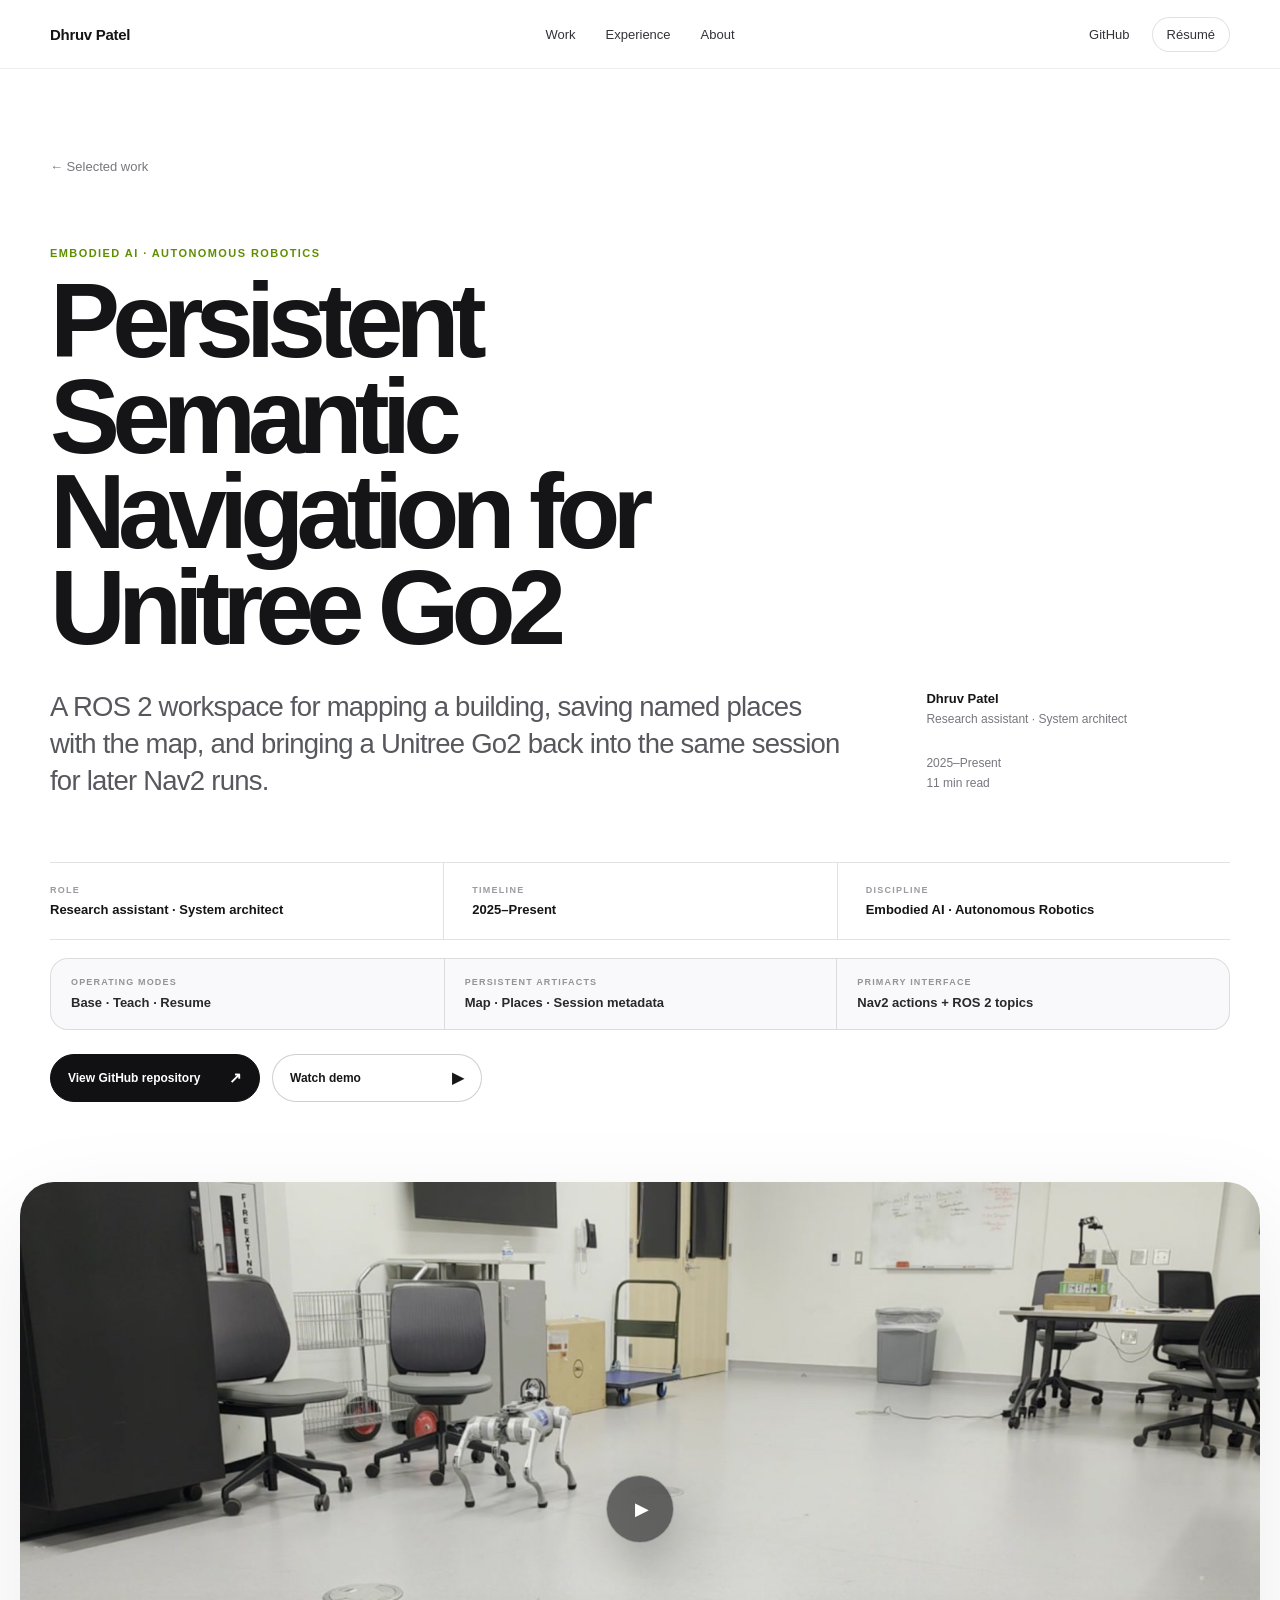
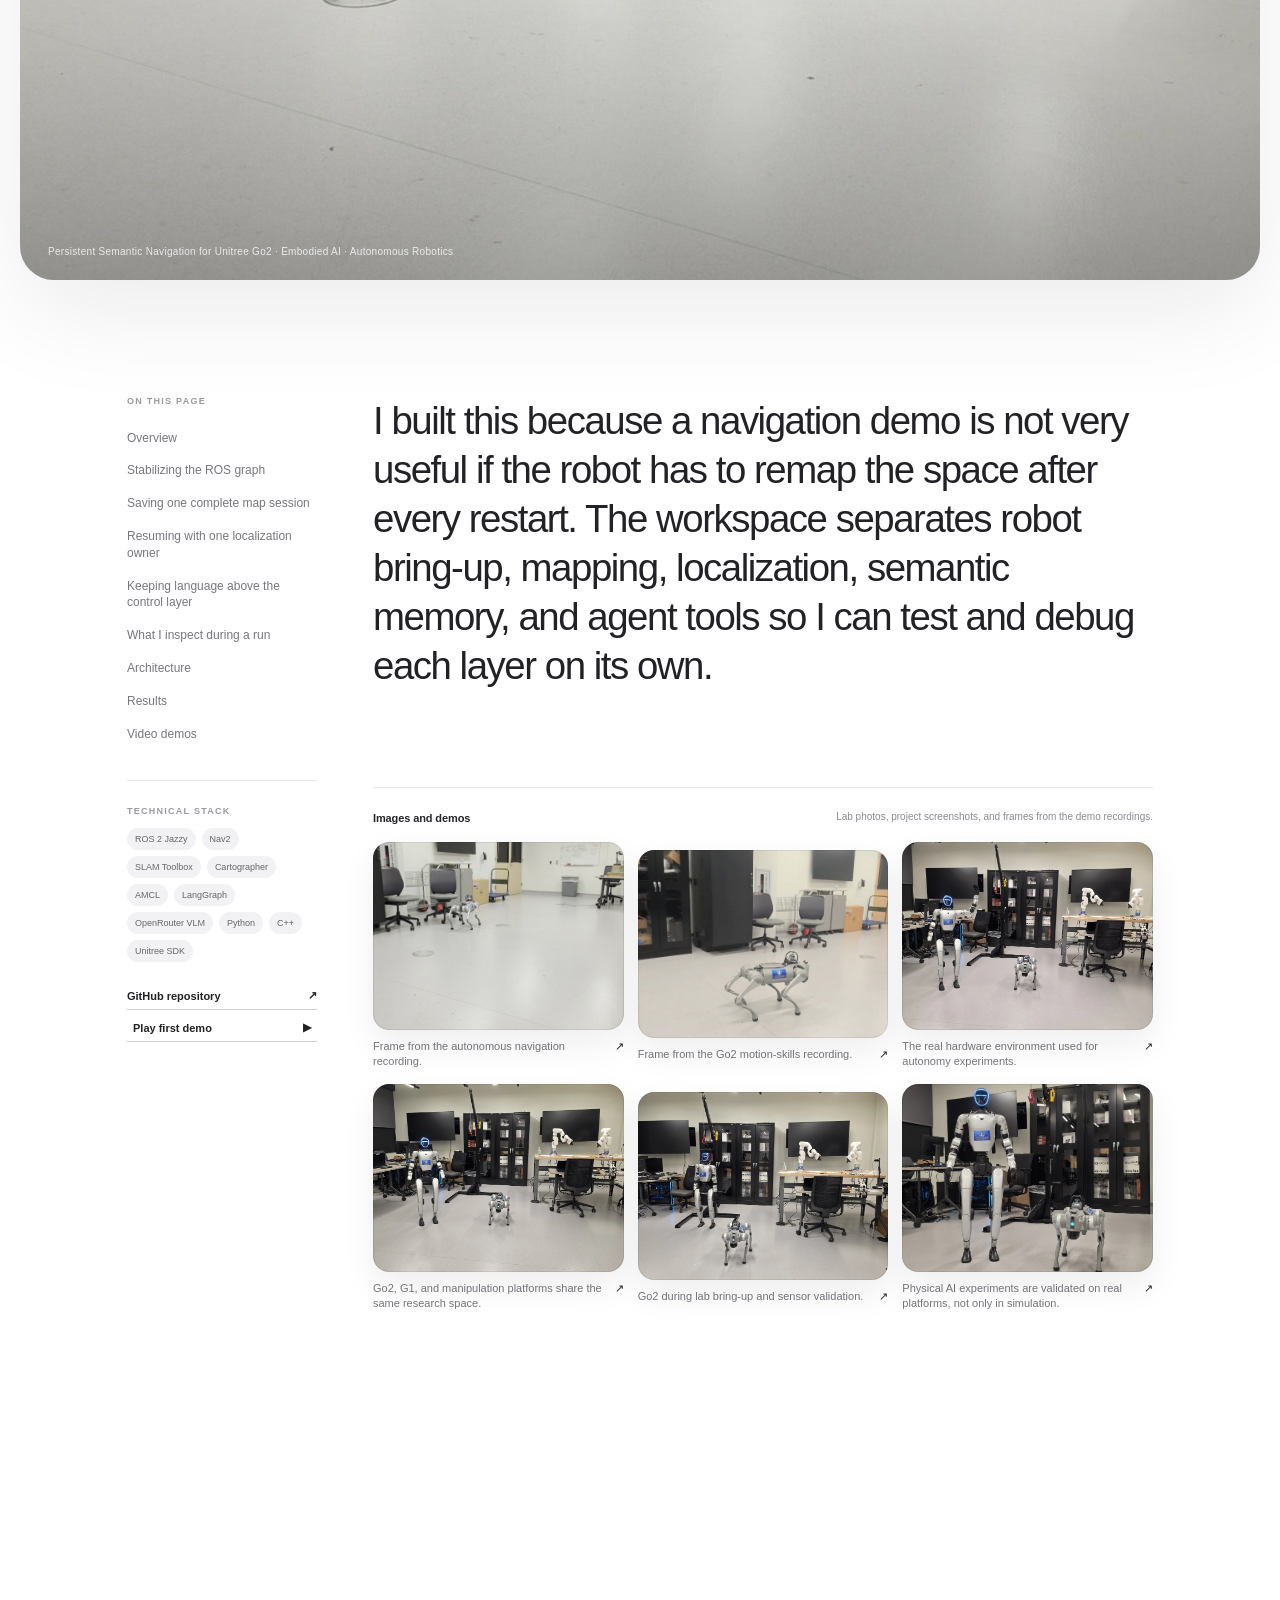
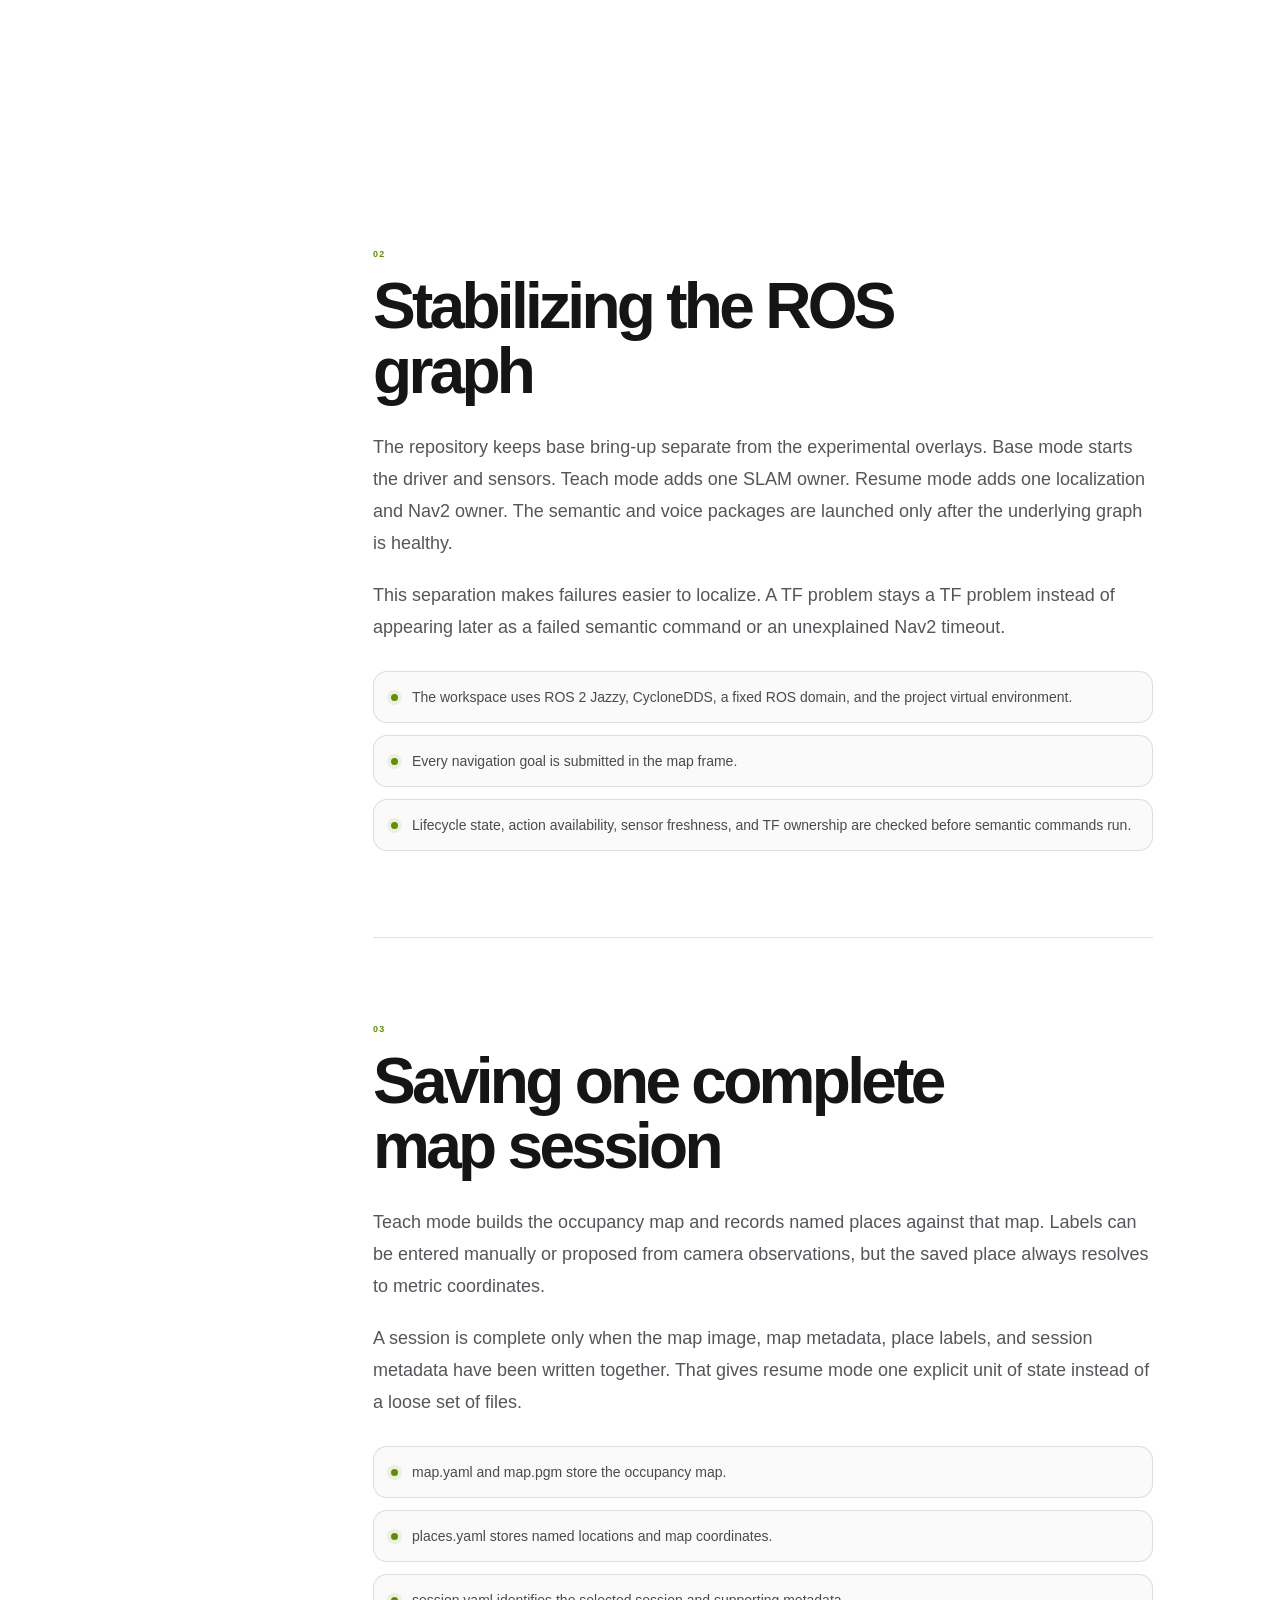
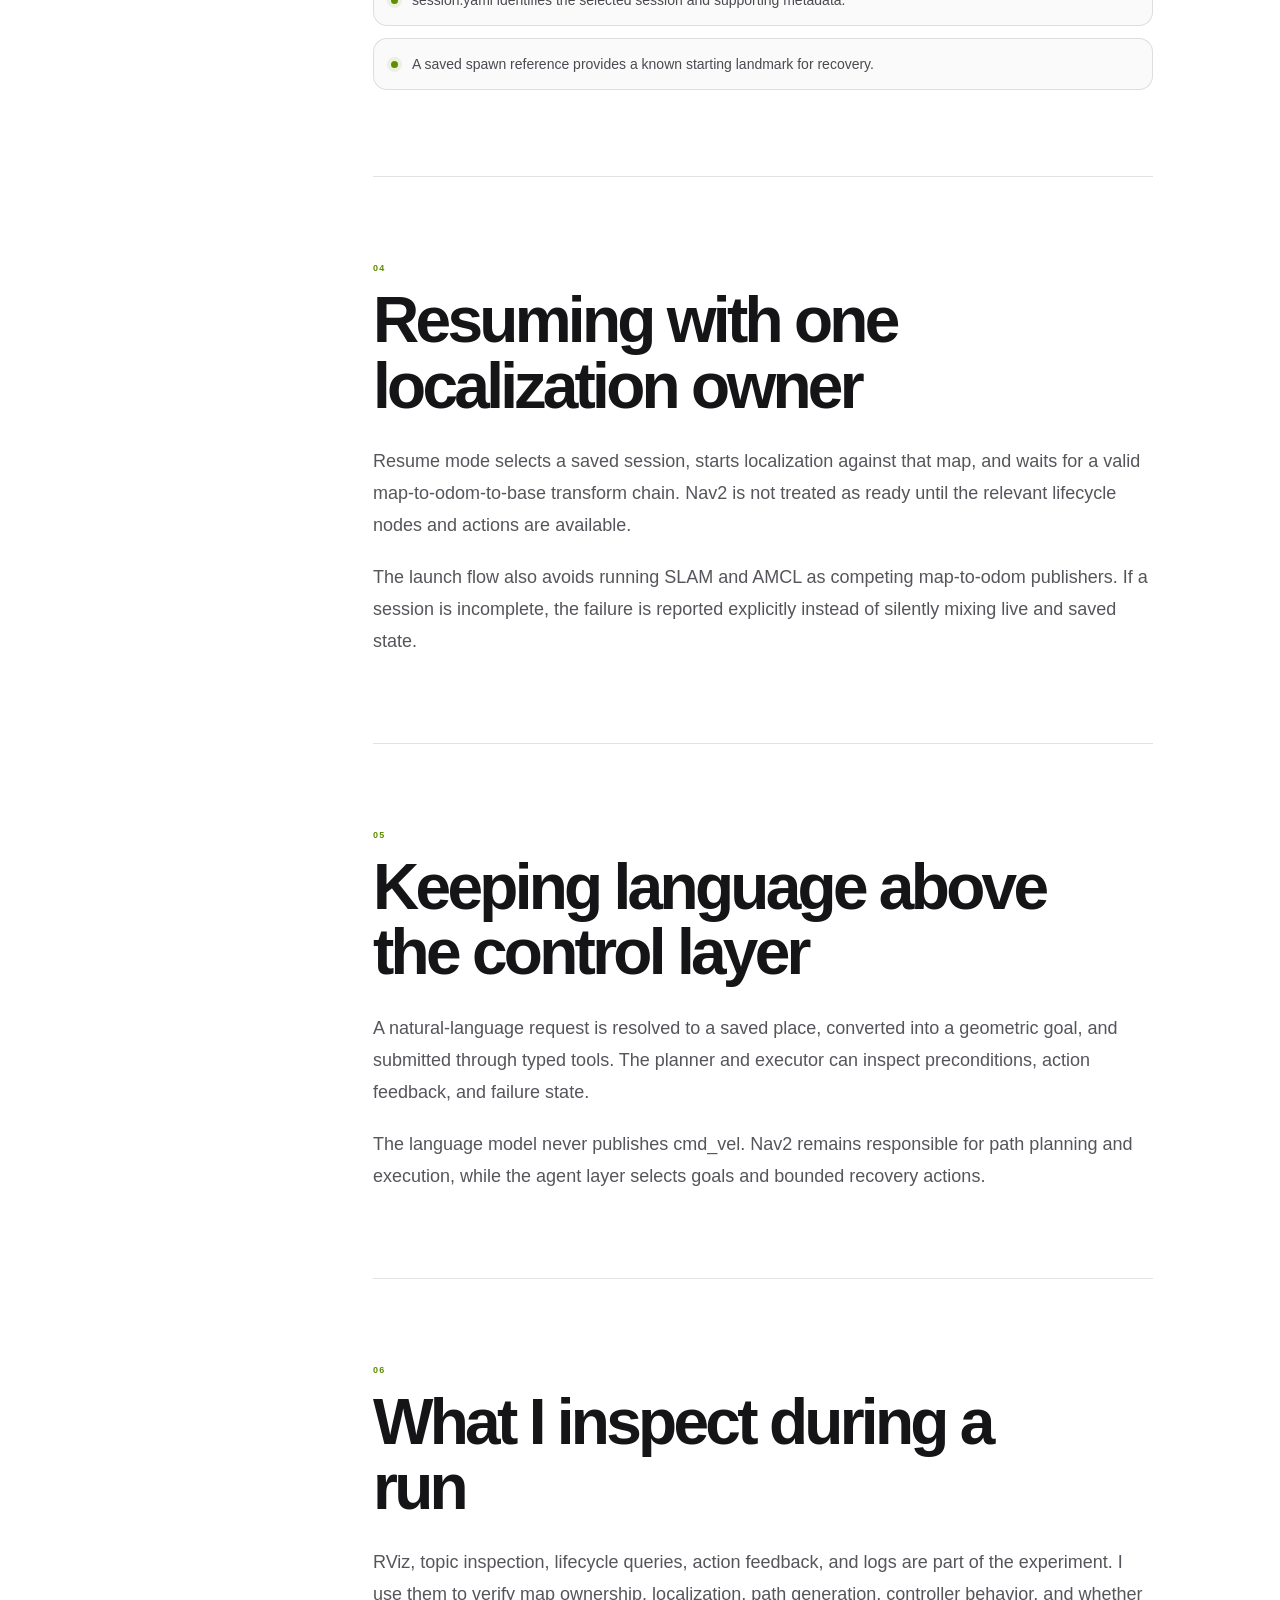
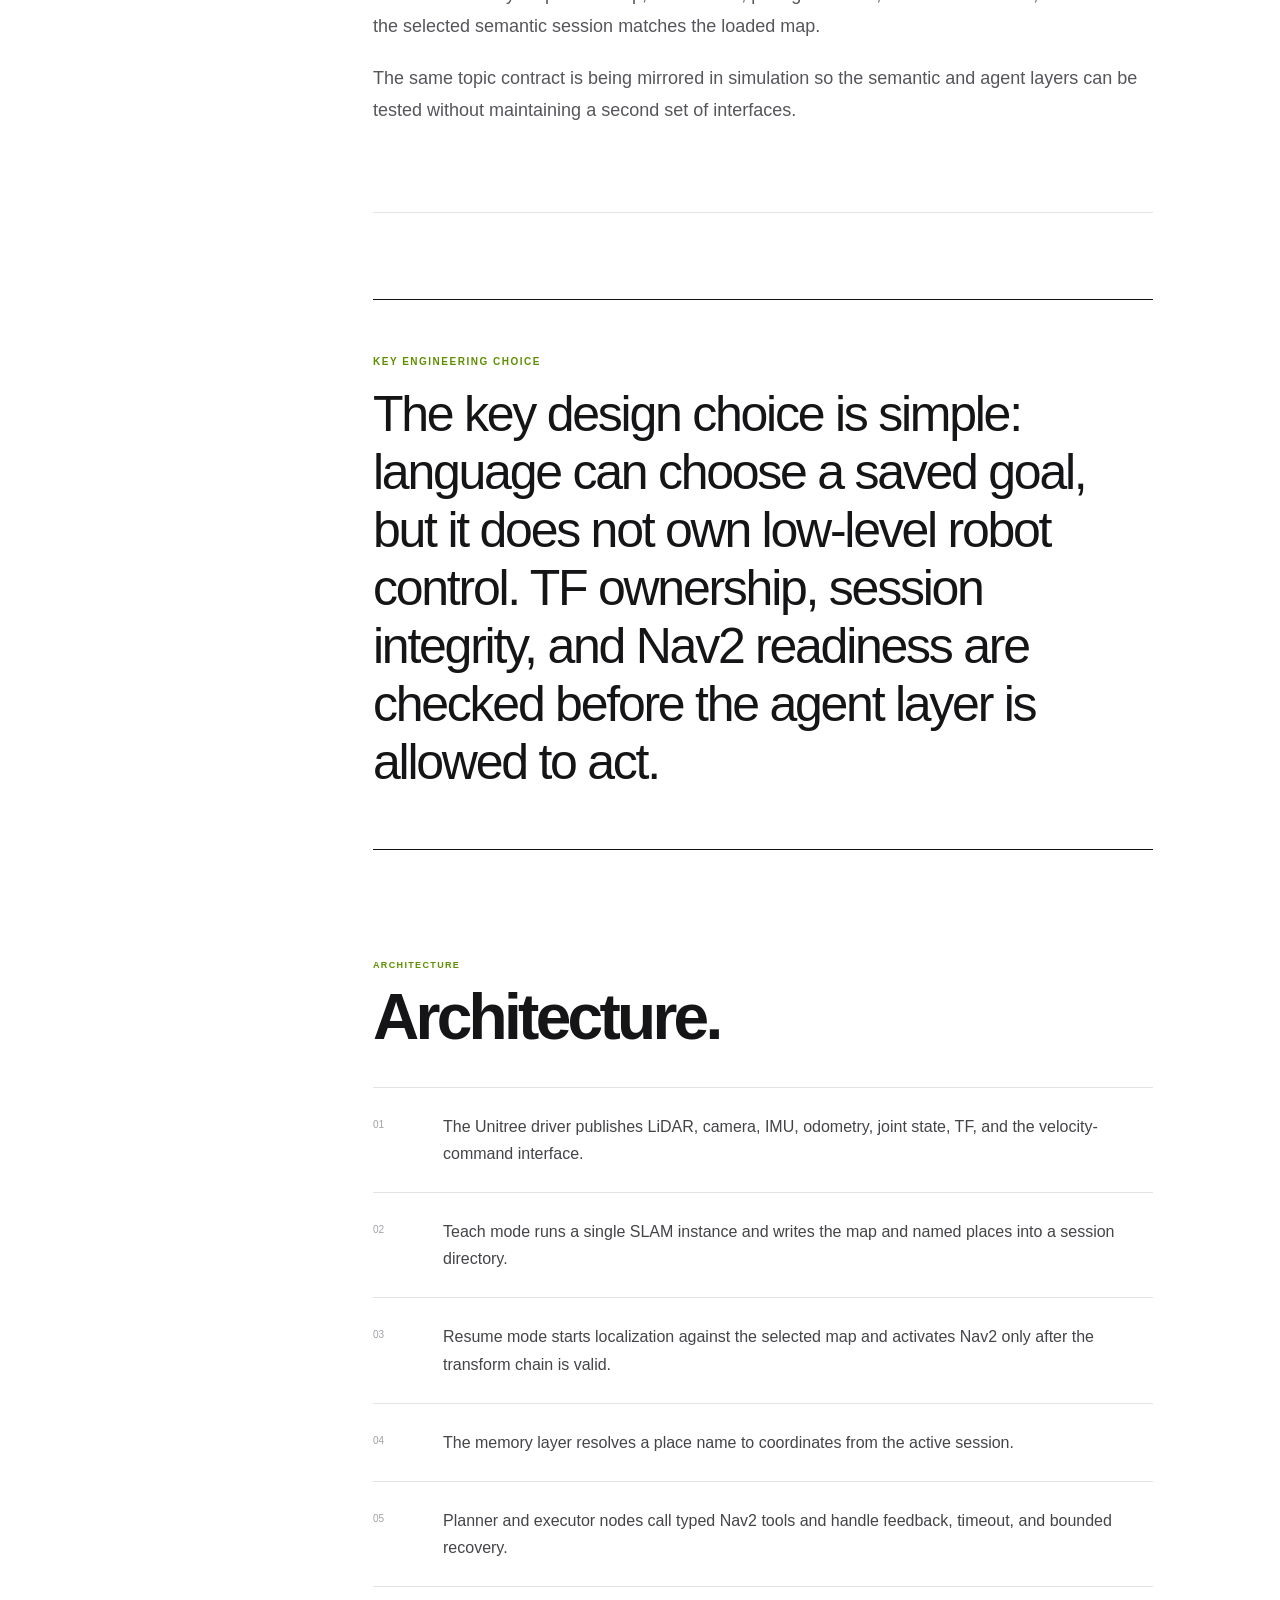
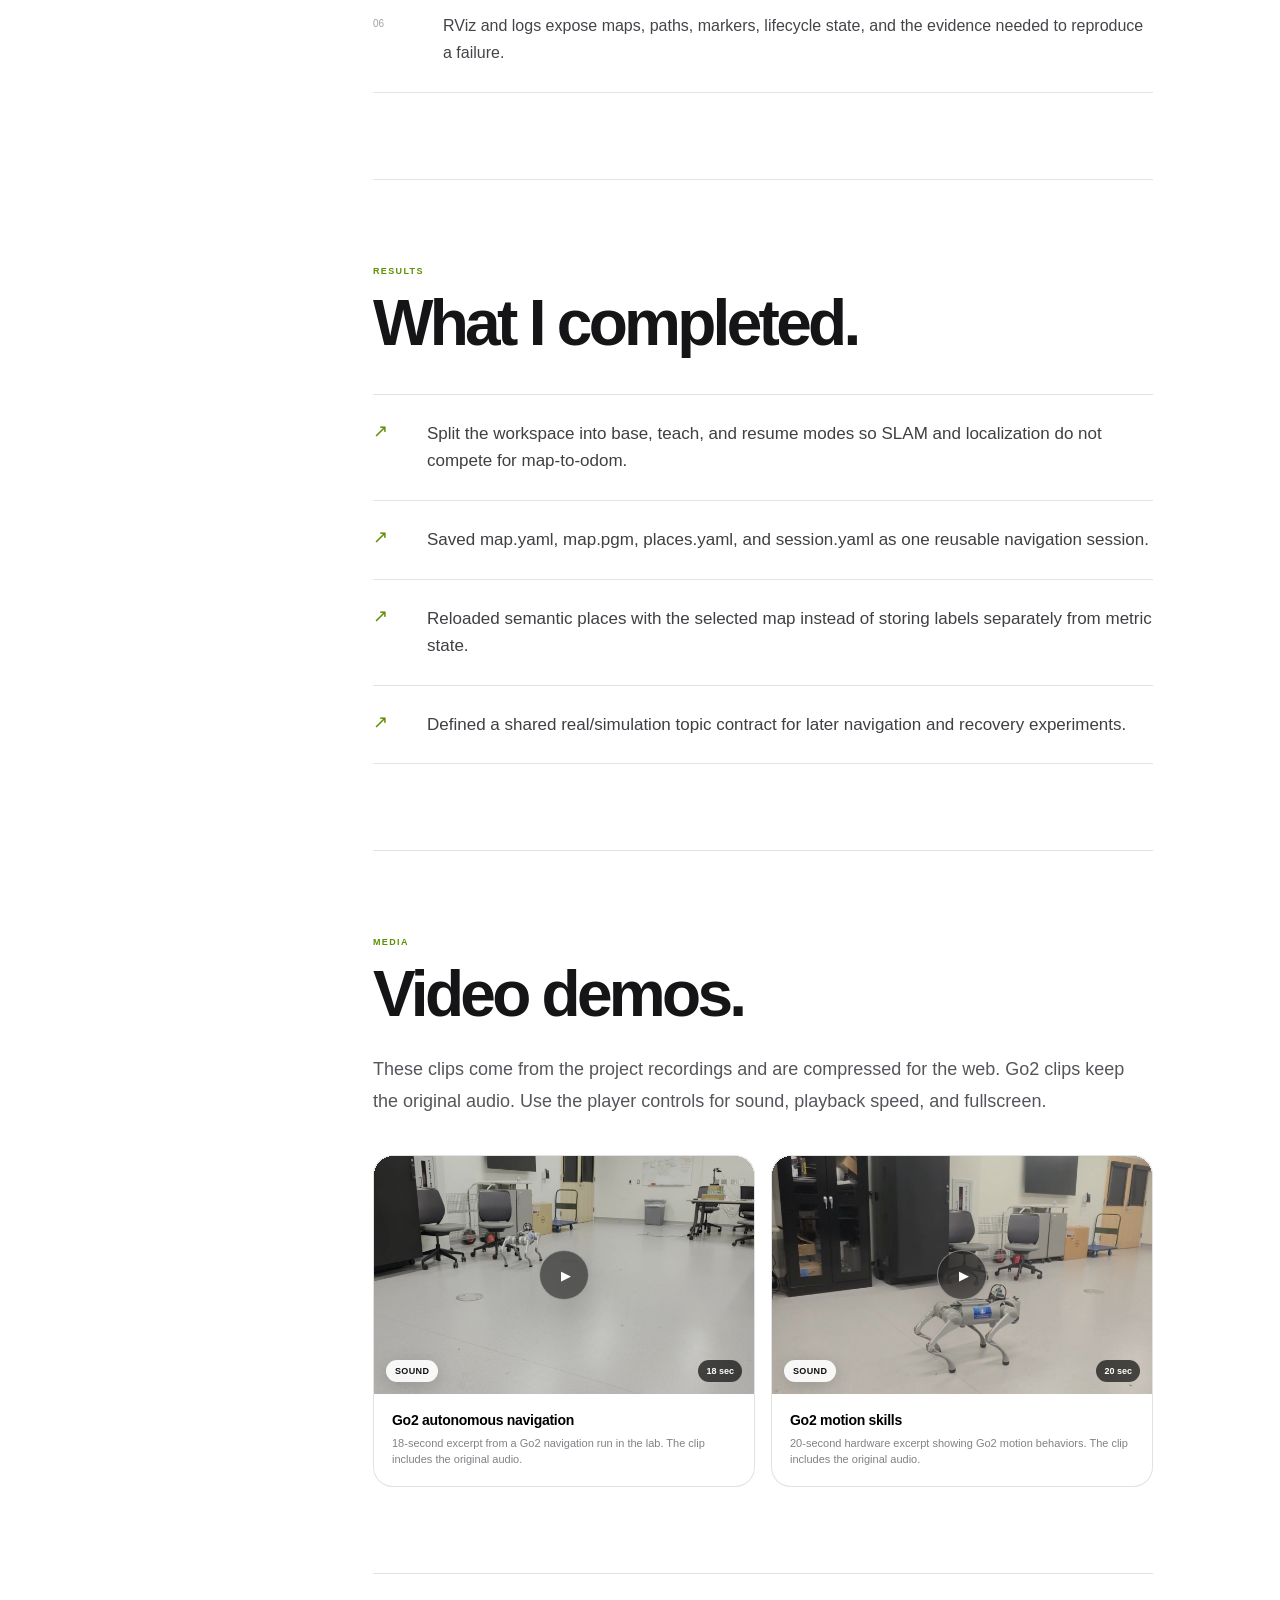
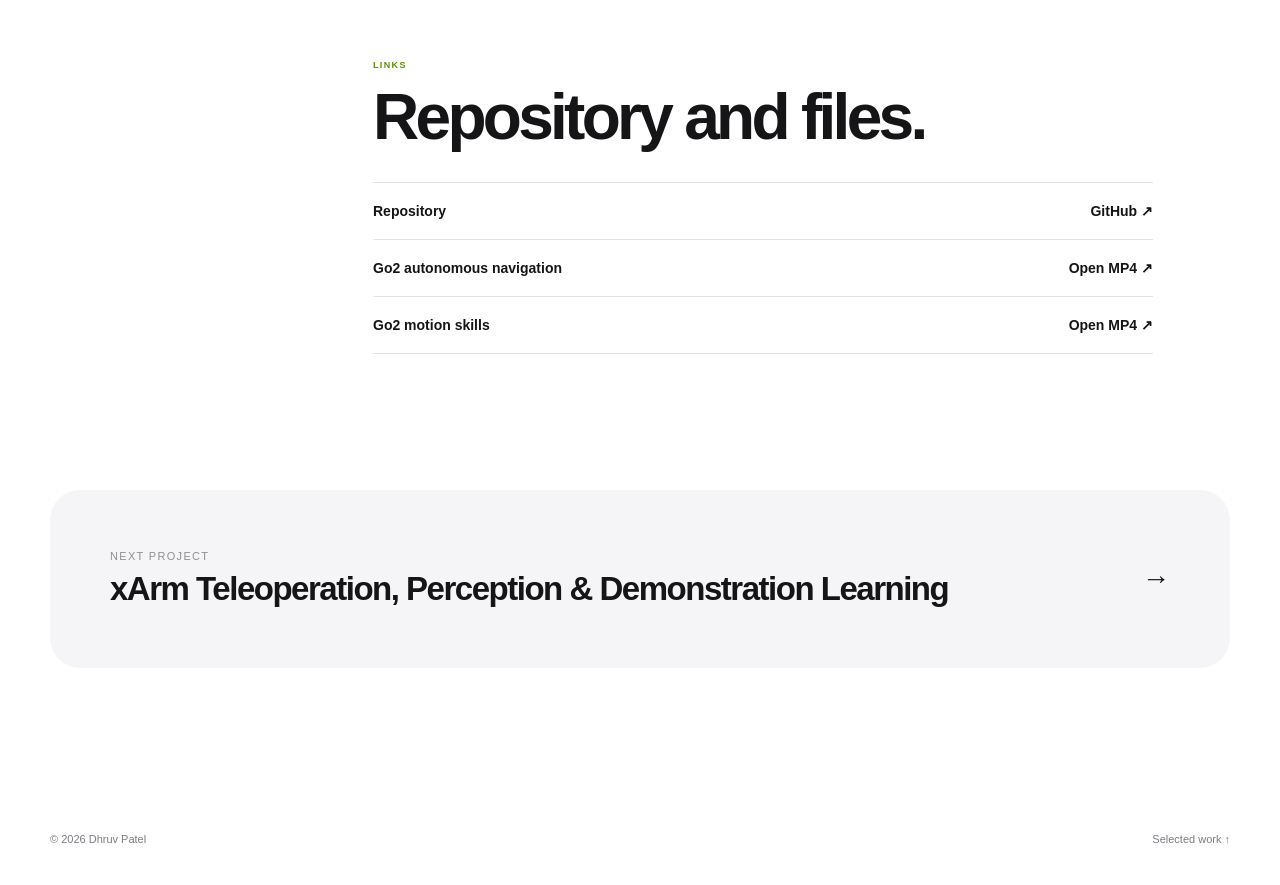
==== commit 6f1ae3fb: "revert" ====
--- a/project.html
+++ b/project.html
@@ -41,7 +41,7 @@
   <dialog class="video-modal" id="video-modal" aria-labelledby="video-modal-title">
     <div class="video-modal-bar">
       <div>
-        <p>Research footage</p>
+        <p class="video-modal-eyebrow">Project video</p>
         <h2 class="video-modal-title" id="video-modal-title">Project demo</h2>
       </div>
       <div class="video-modal-actions">
--- a/styles.css
+++ b/styles.css
@@ -1305,3 +1305,33 @@
   .archive-row.has-image p { grid-column: 2; }
   .archive-row.has-image .archive-arrow { grid-column: 3; grid-row: 1 / span 2; }
 }
+
+/* Copy refresh: the project note is a labelled engineering decision, not a pull quote. */
+.article-quote > span {
+  display: block;
+  margin-bottom: 18px;
+  color: var(--accent);
+  font-size: 10px;
+  font-weight: 750;
+  letter-spacing: .15em;
+  text-transform: uppercase;
+}
+.article-quote p::before,
+.article-quote p::after { content: none; }
+
+.sound-badge {
+  position: absolute;
+  left: 12px;
+  bottom: 12px;
+  z-index: 3;
+  padding: 6px 9px;
+  border-radius: 999px;
+  background: rgba(255,255,255,.9);
+  color: #111;
+  box-shadow: 0 4px 18px rgba(0,0,0,.16);
+  backdrop-filter: blur(10px);
+  font-size: 9px;
+  font-weight: 750;
+  letter-spacing: .04em;
+  text-transform: uppercase;
+}
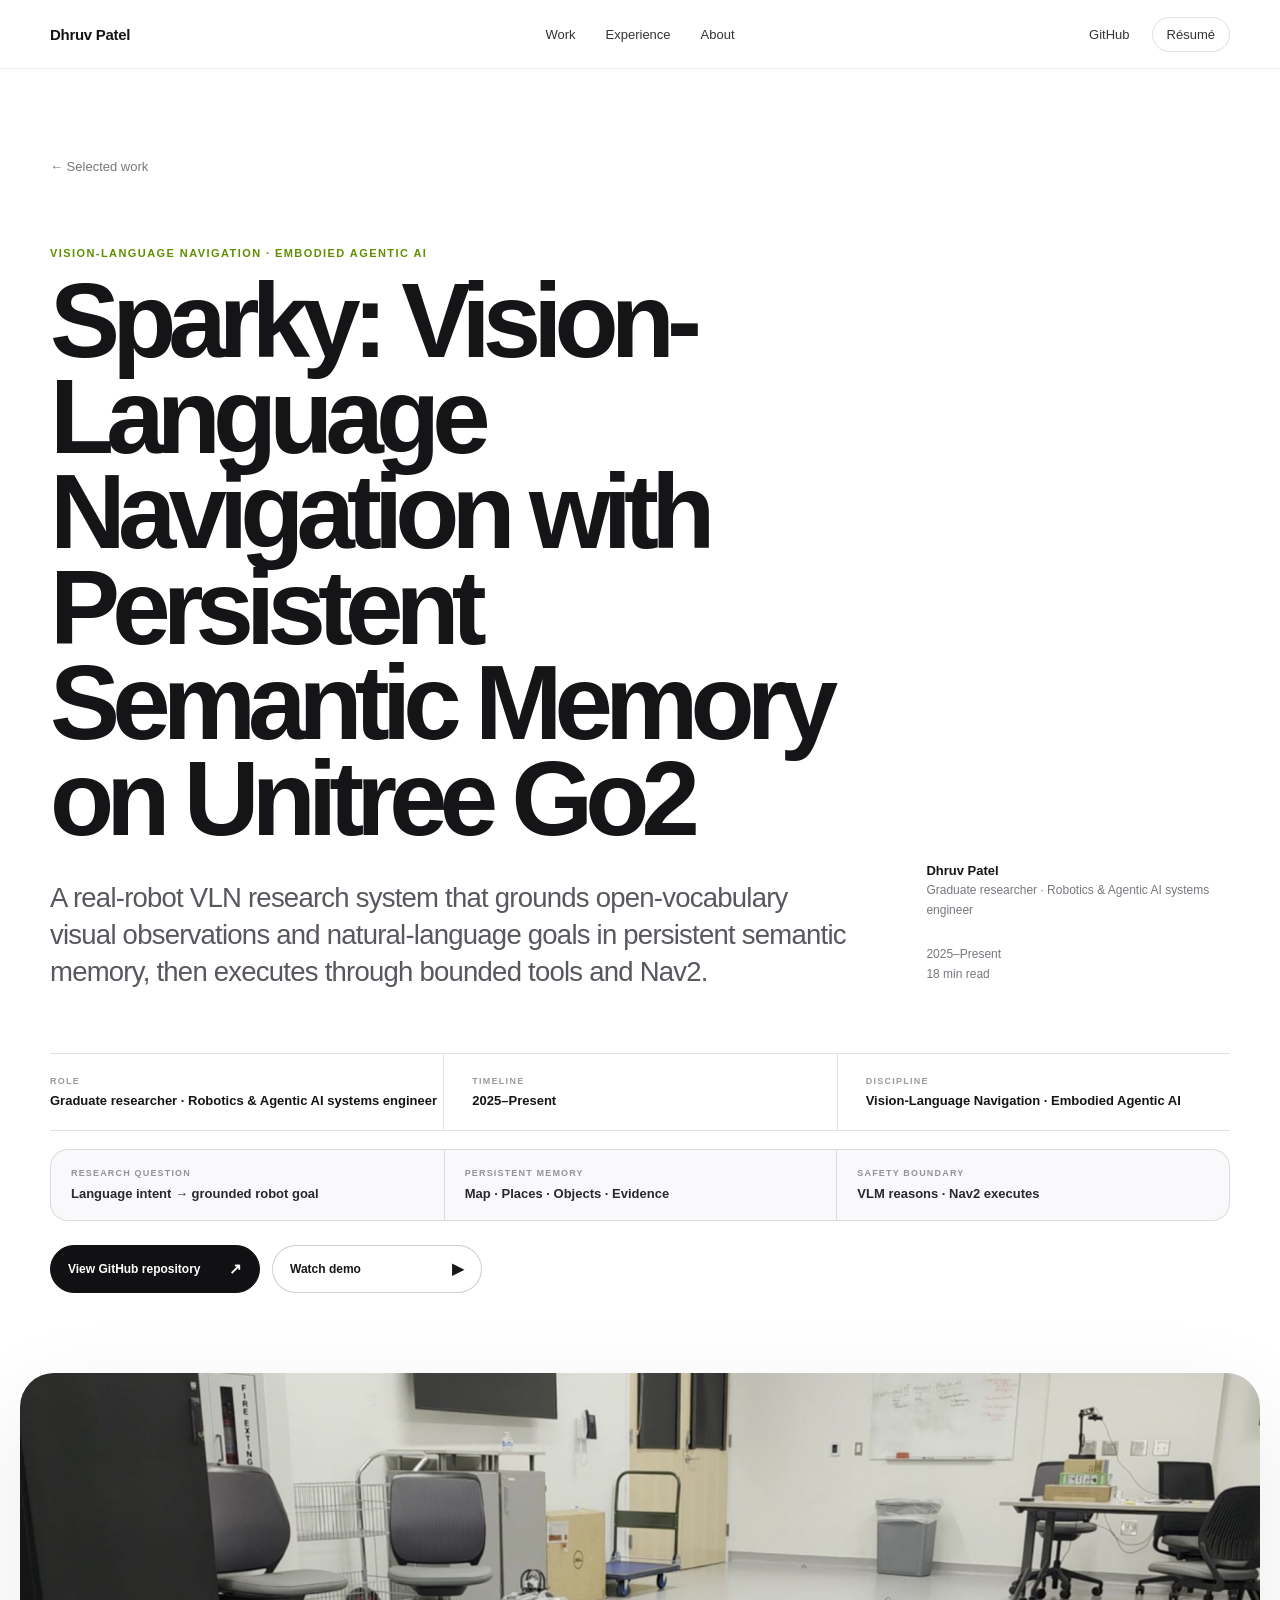
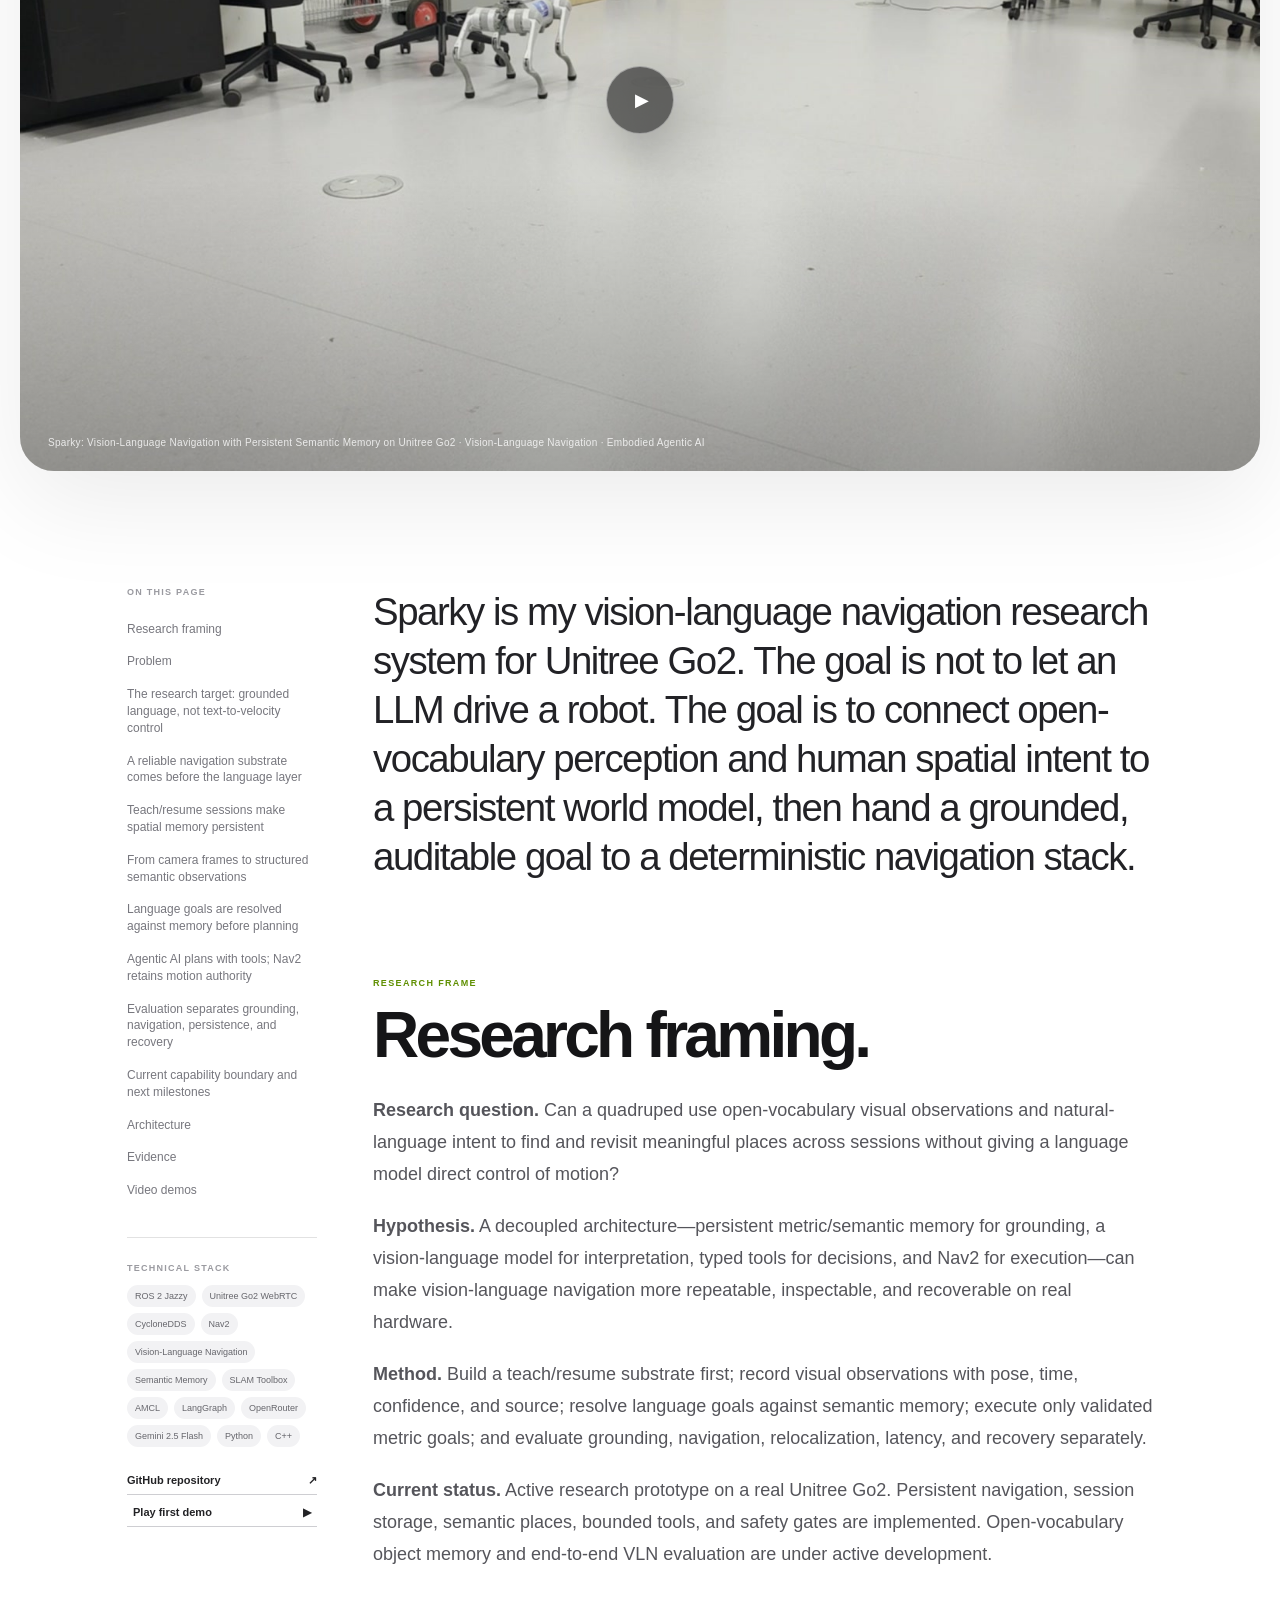
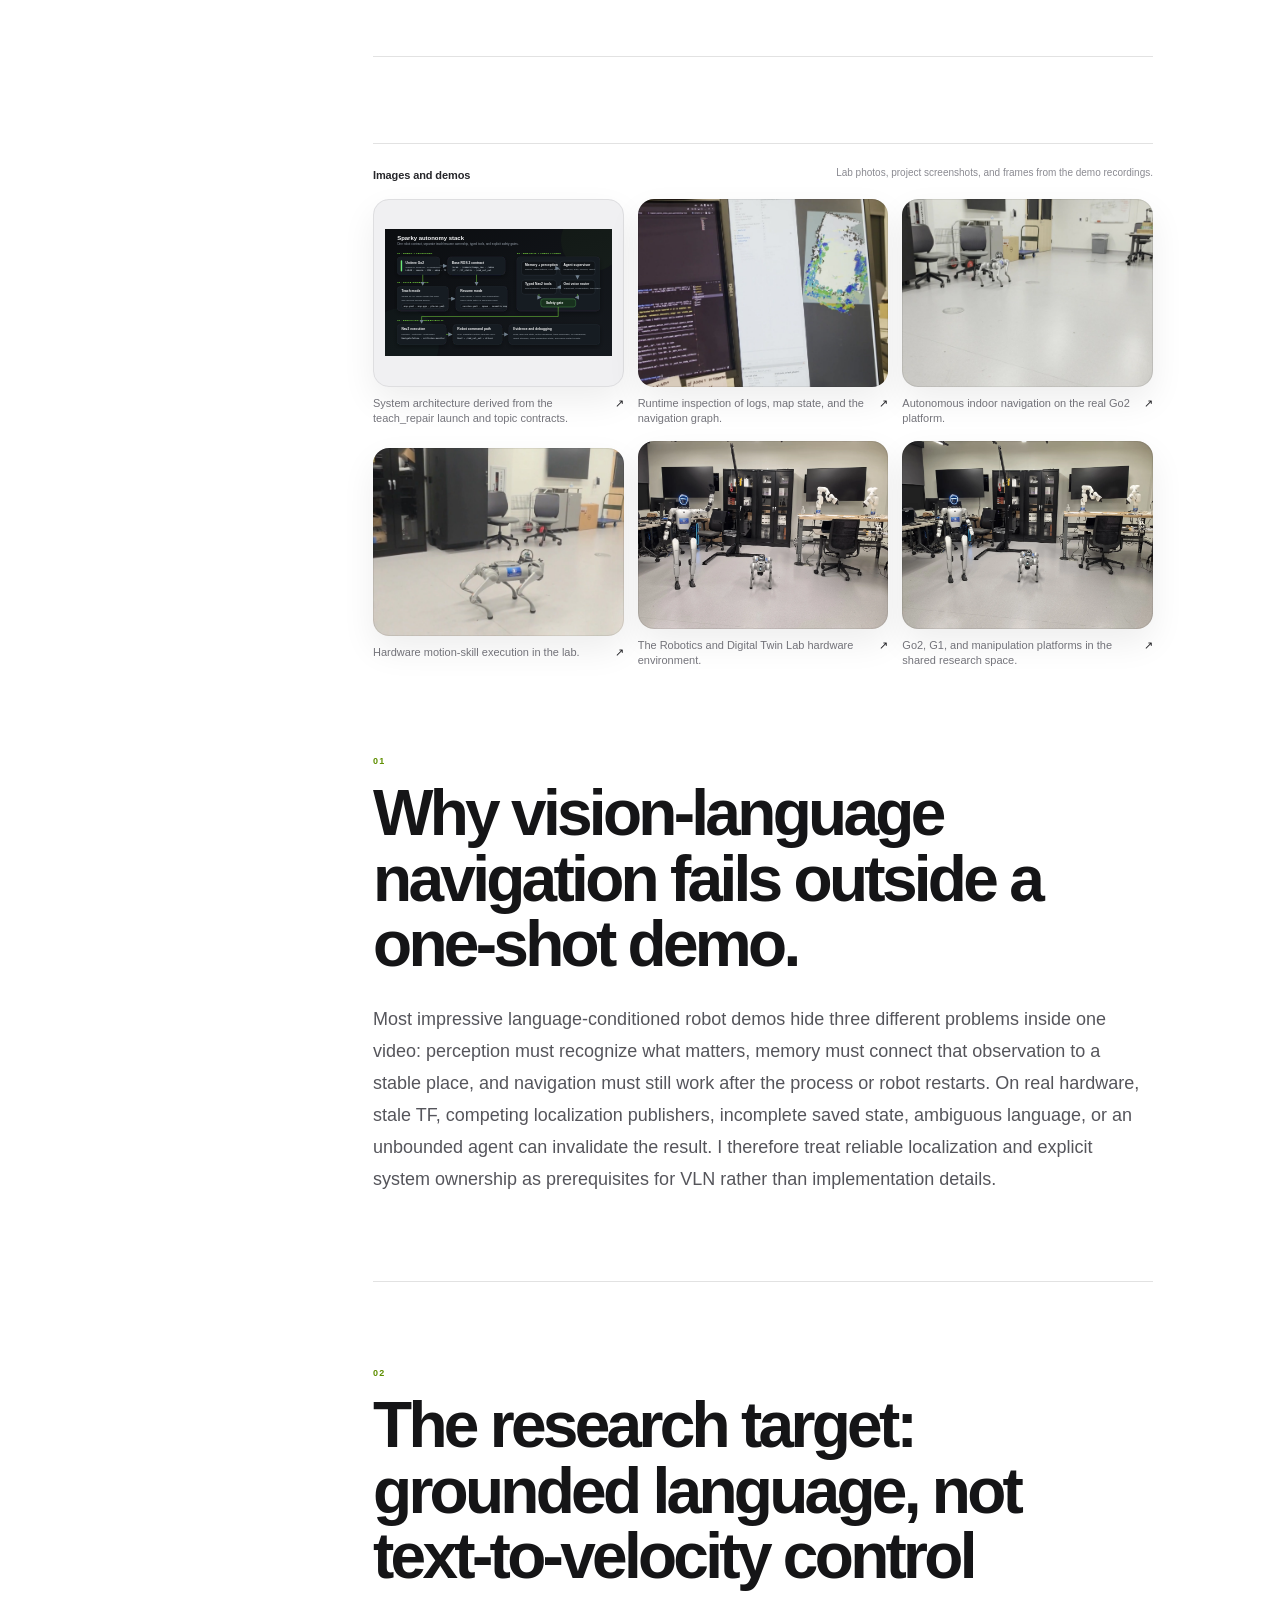
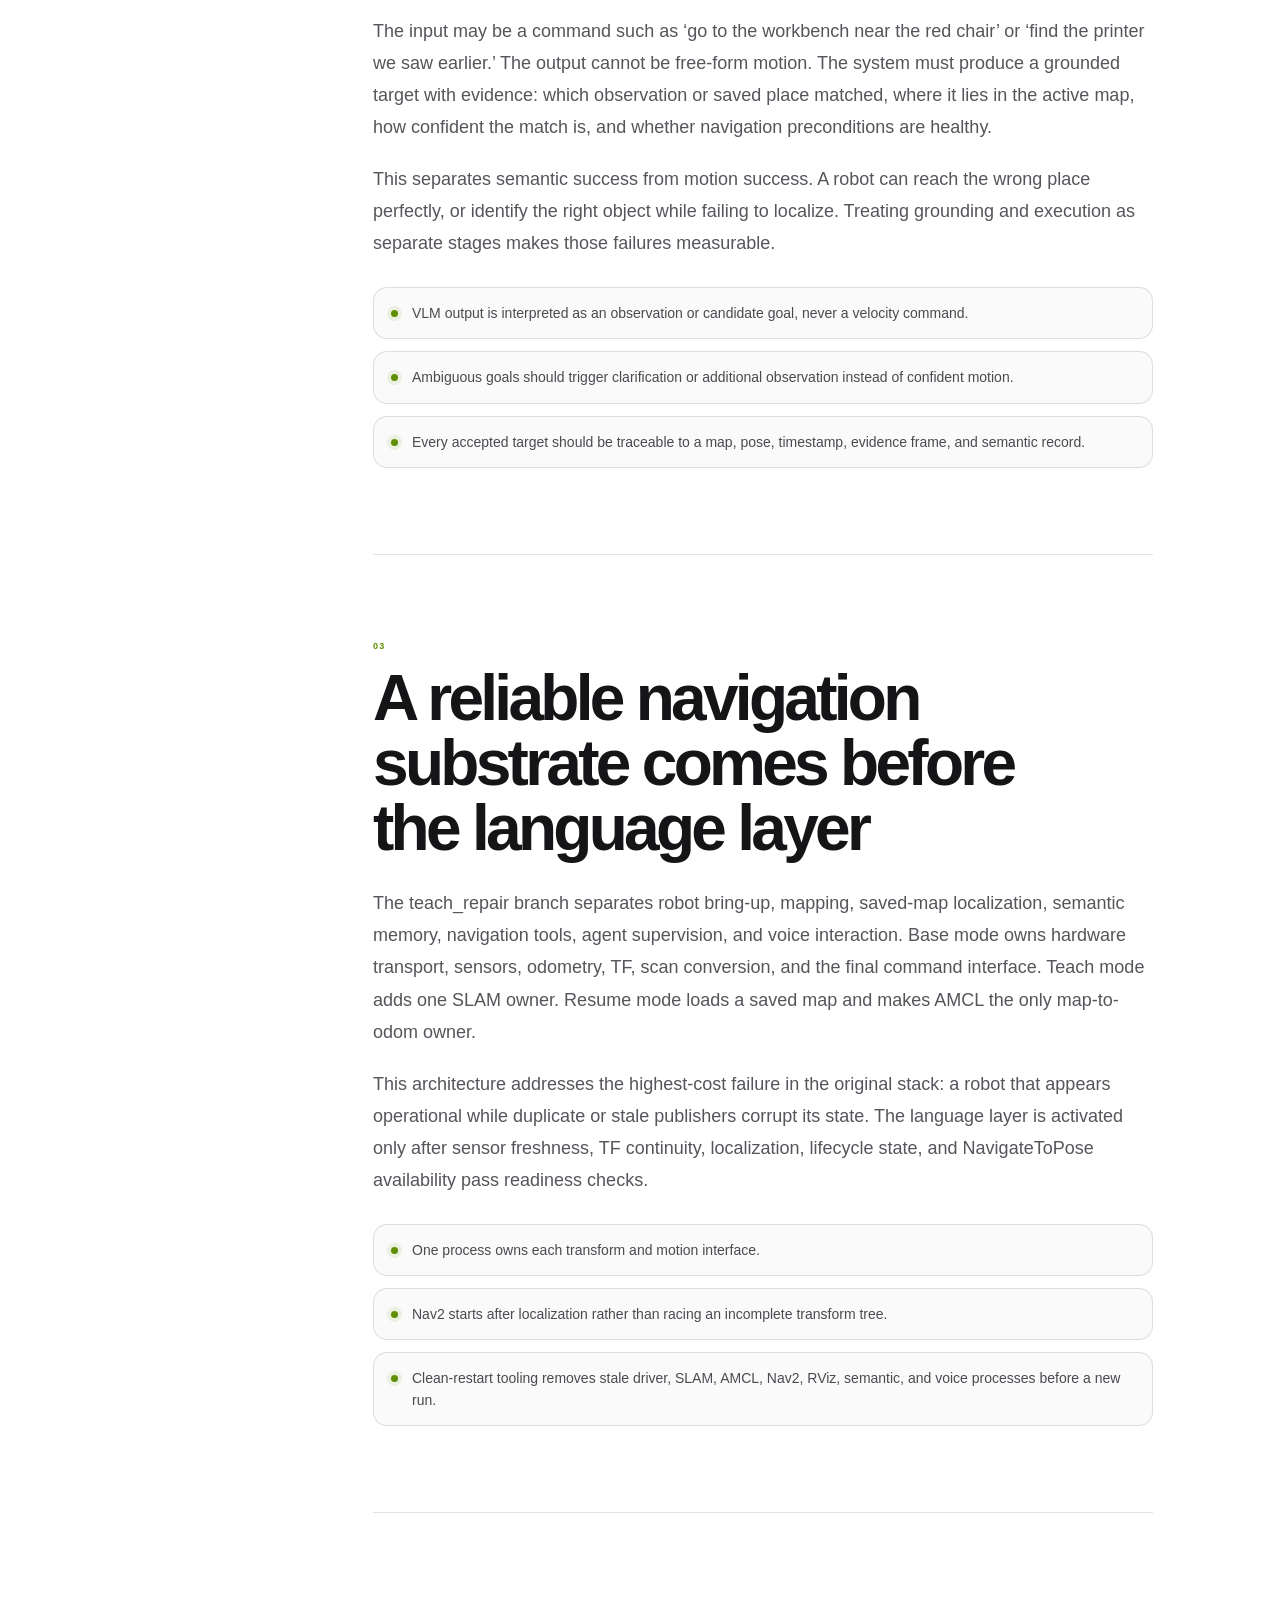
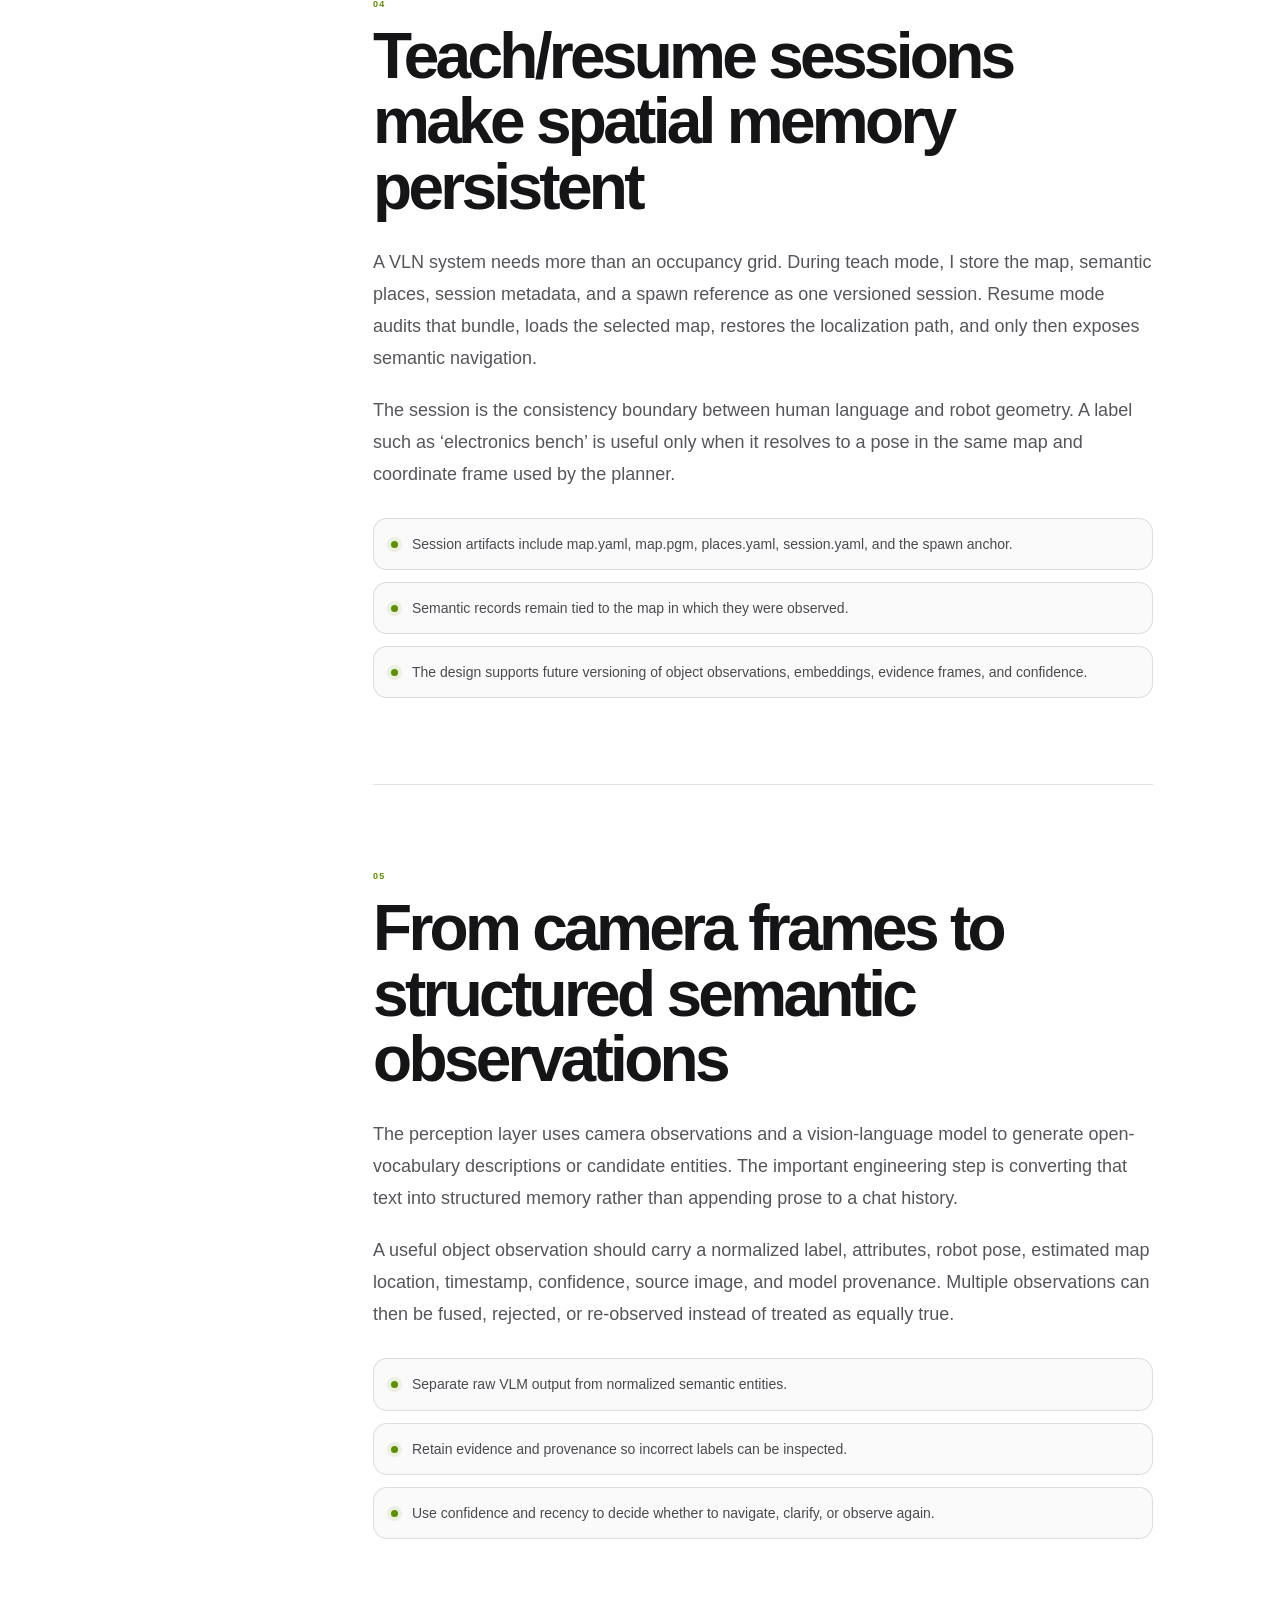
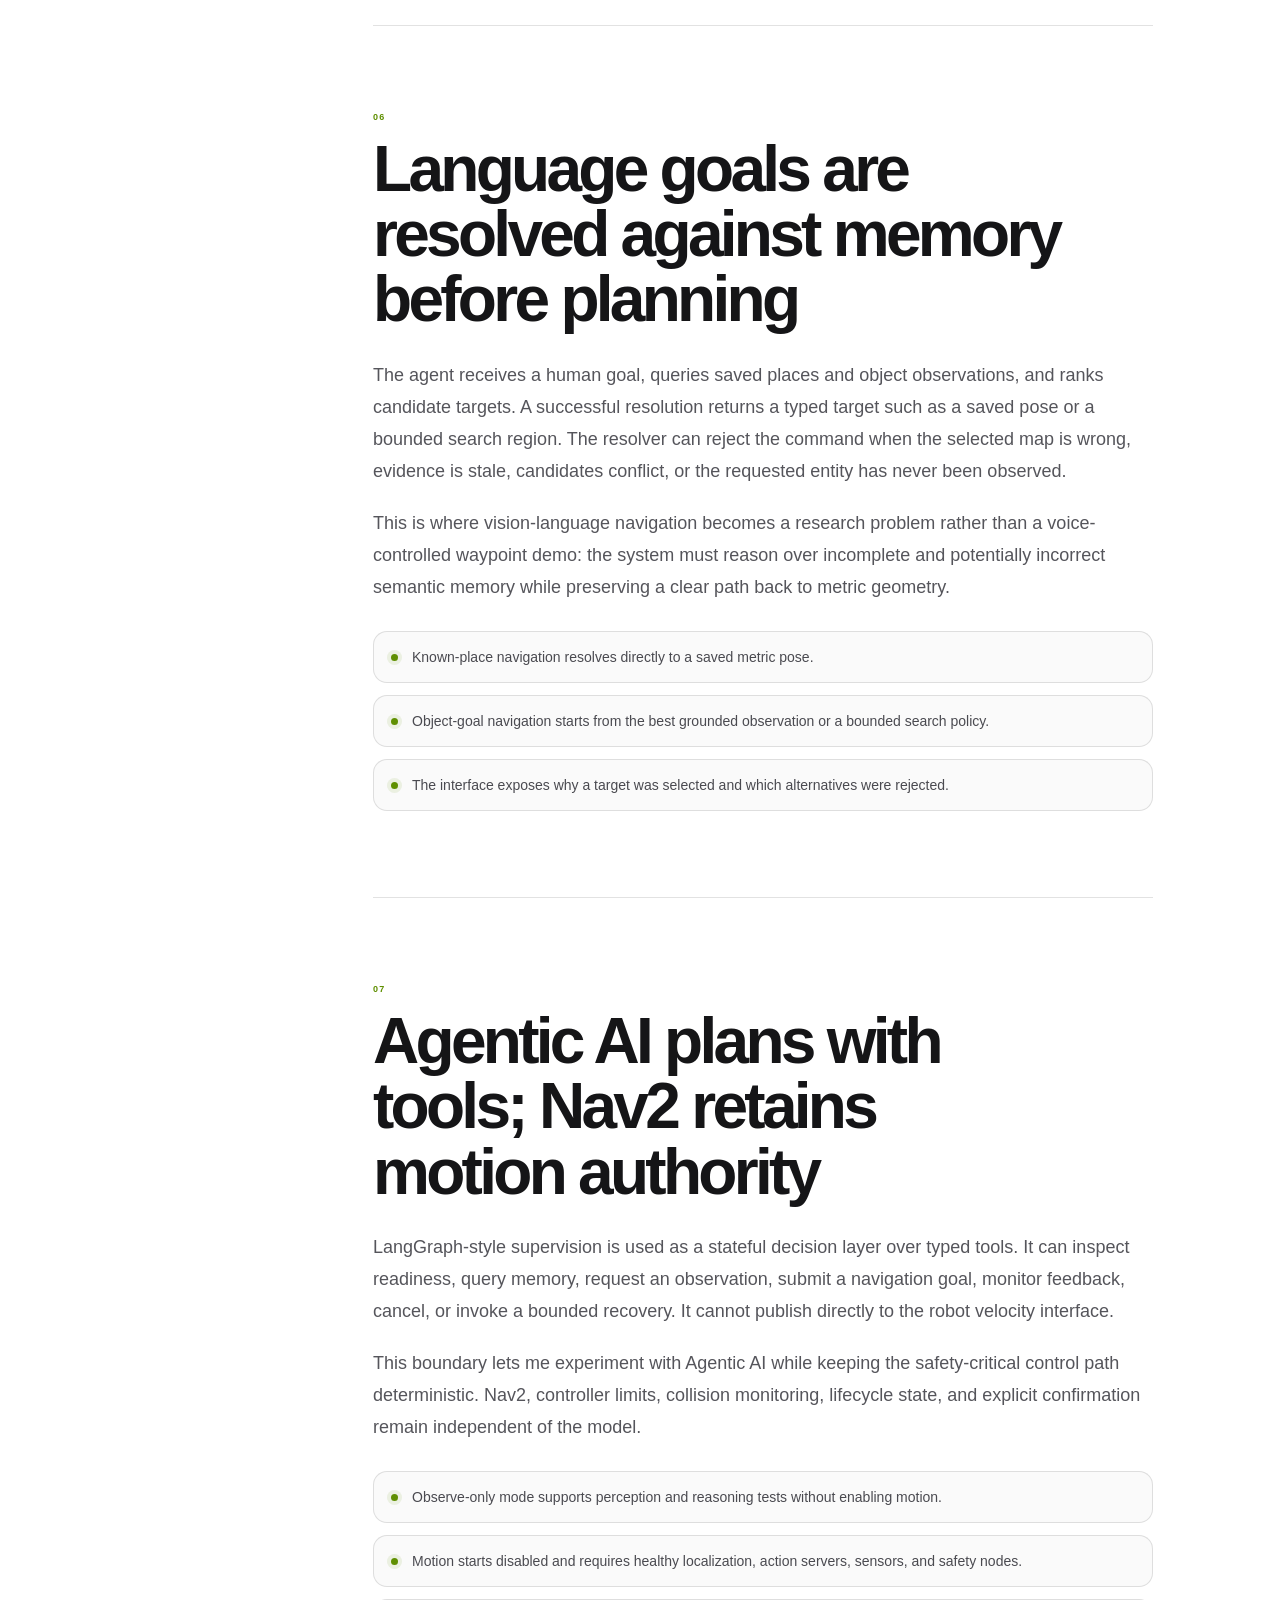
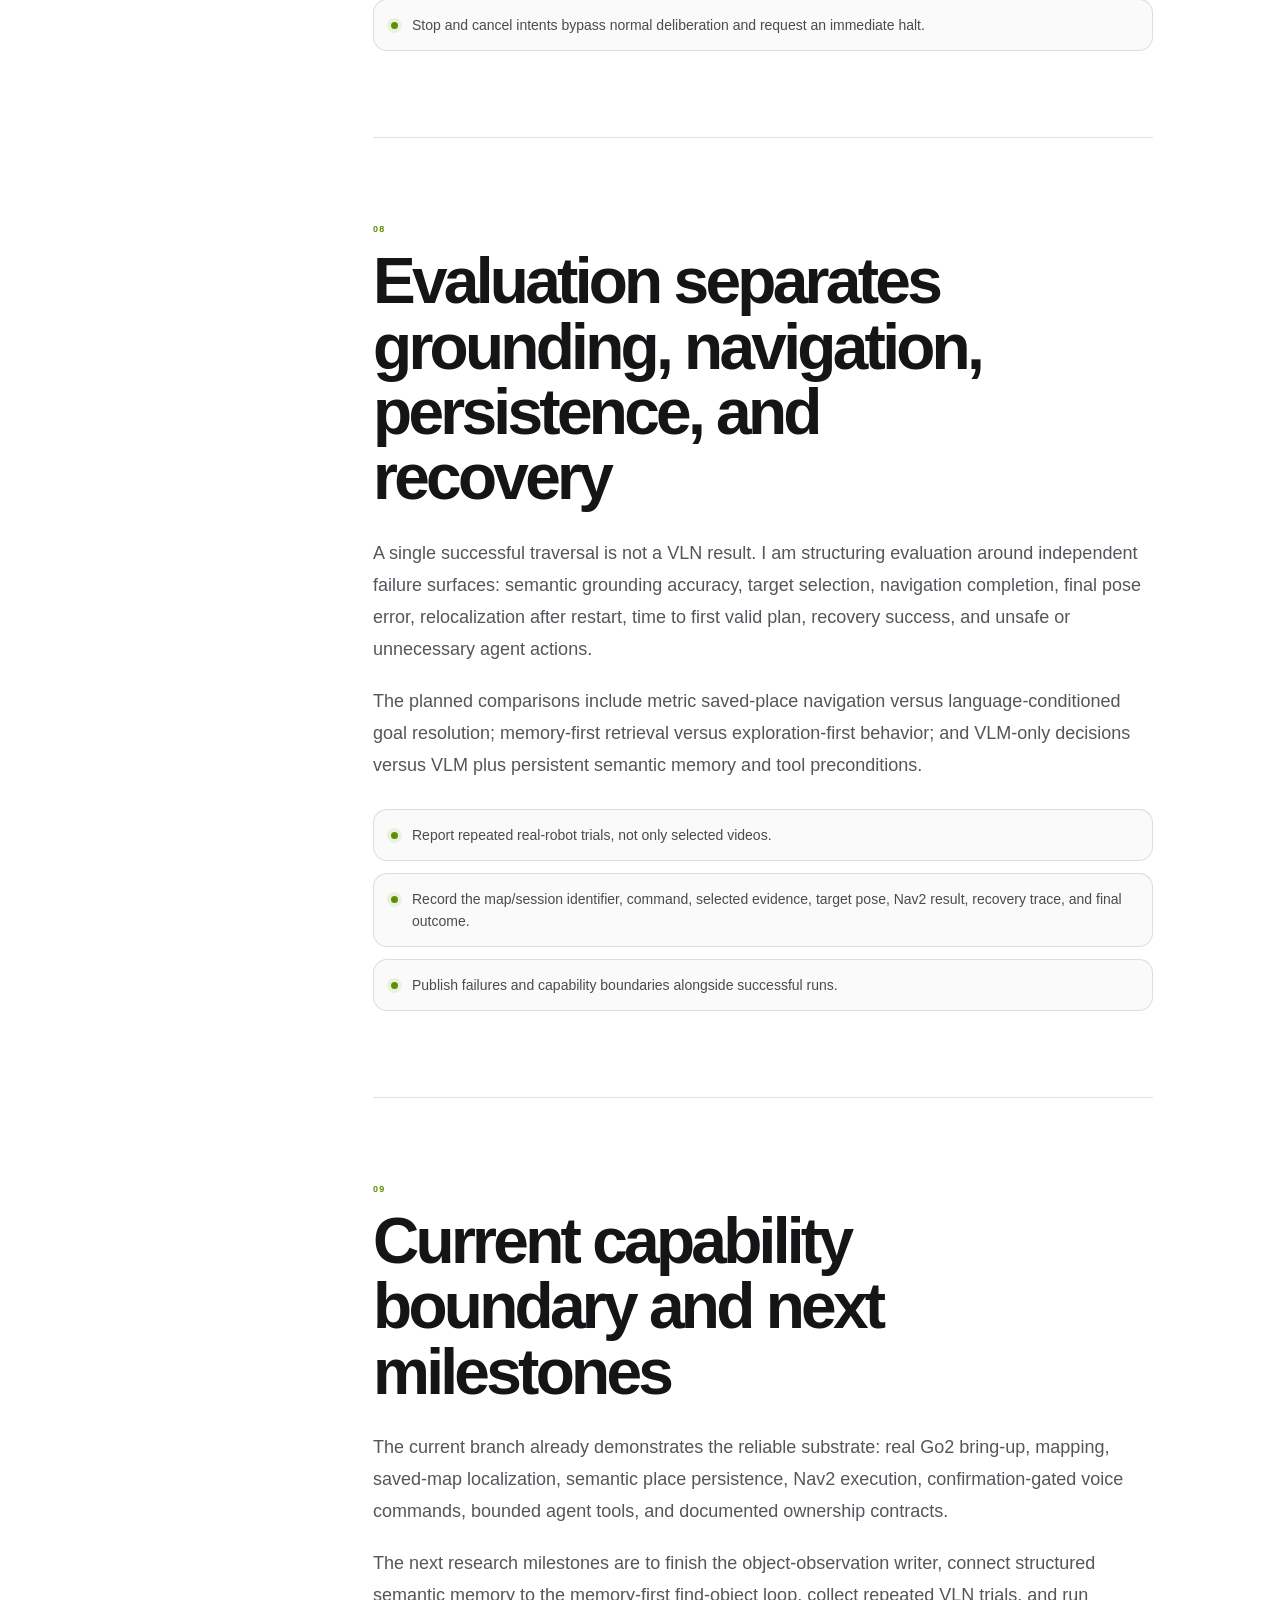
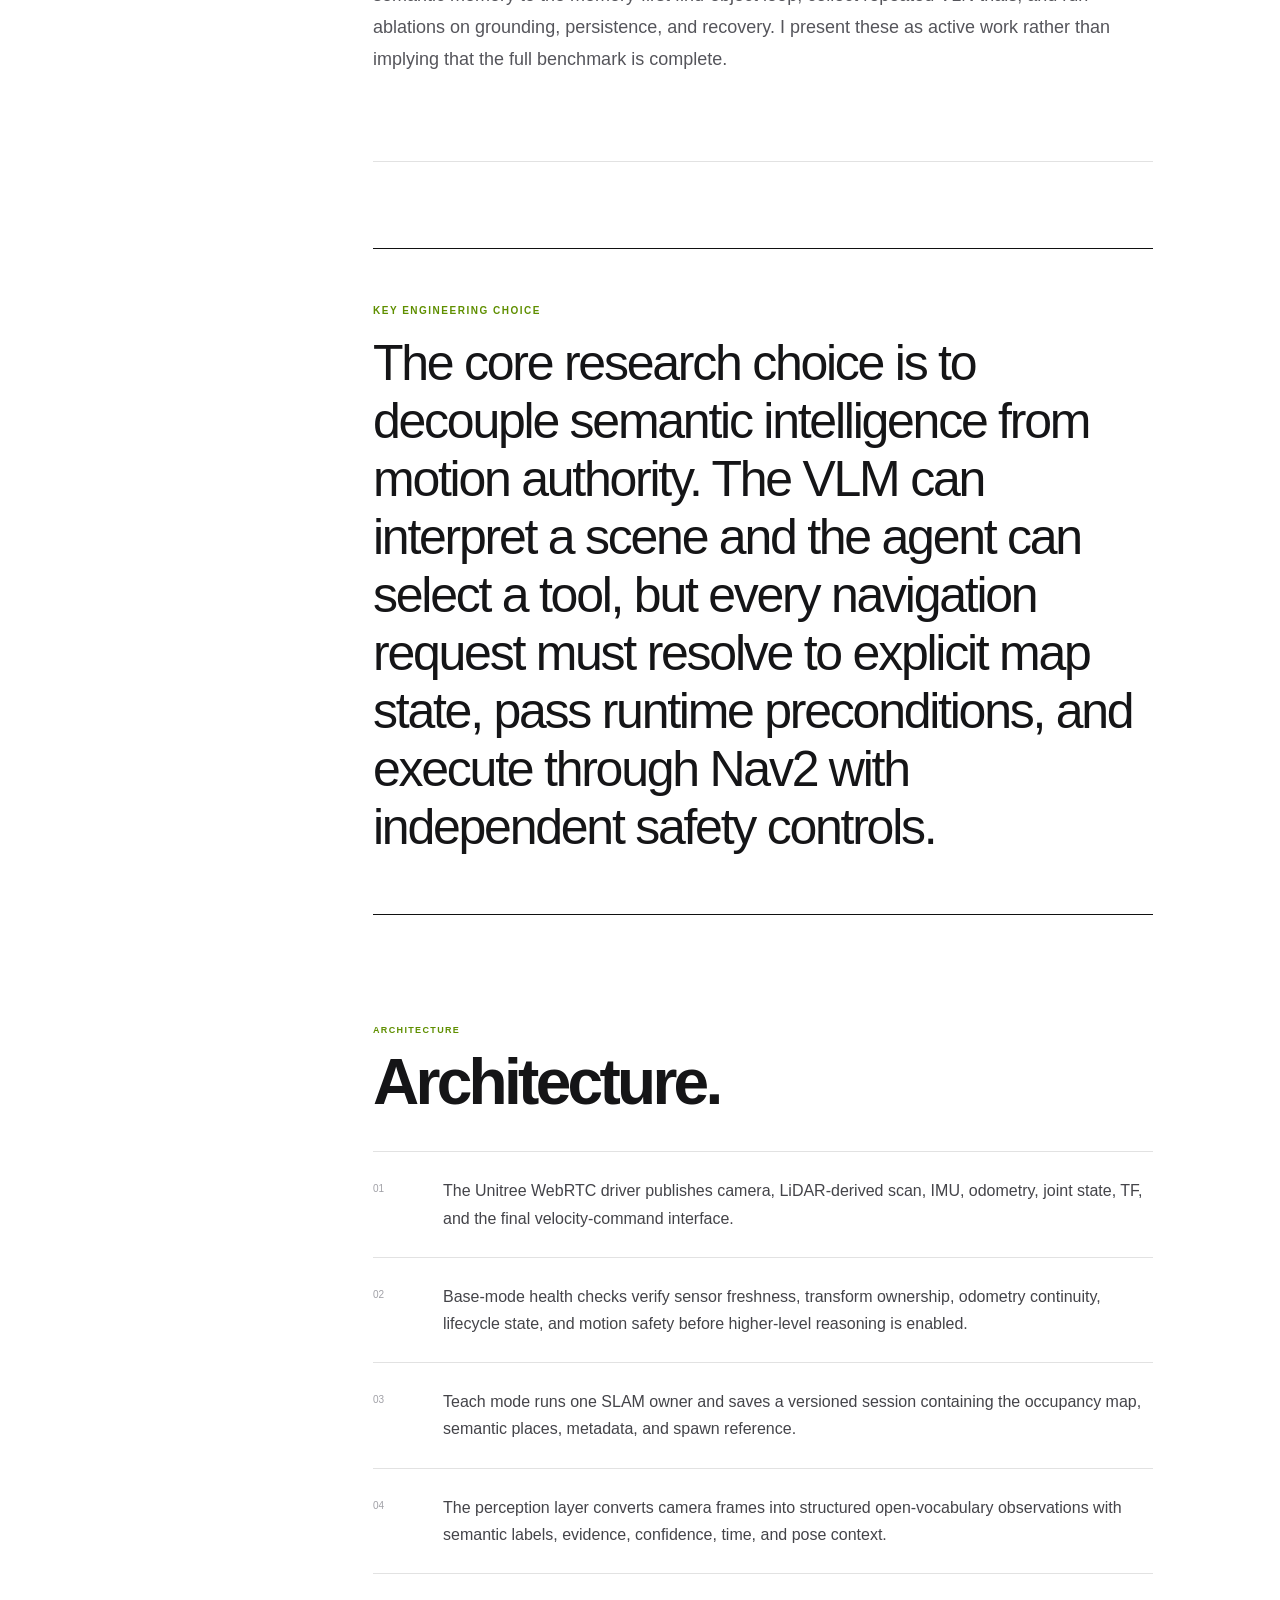
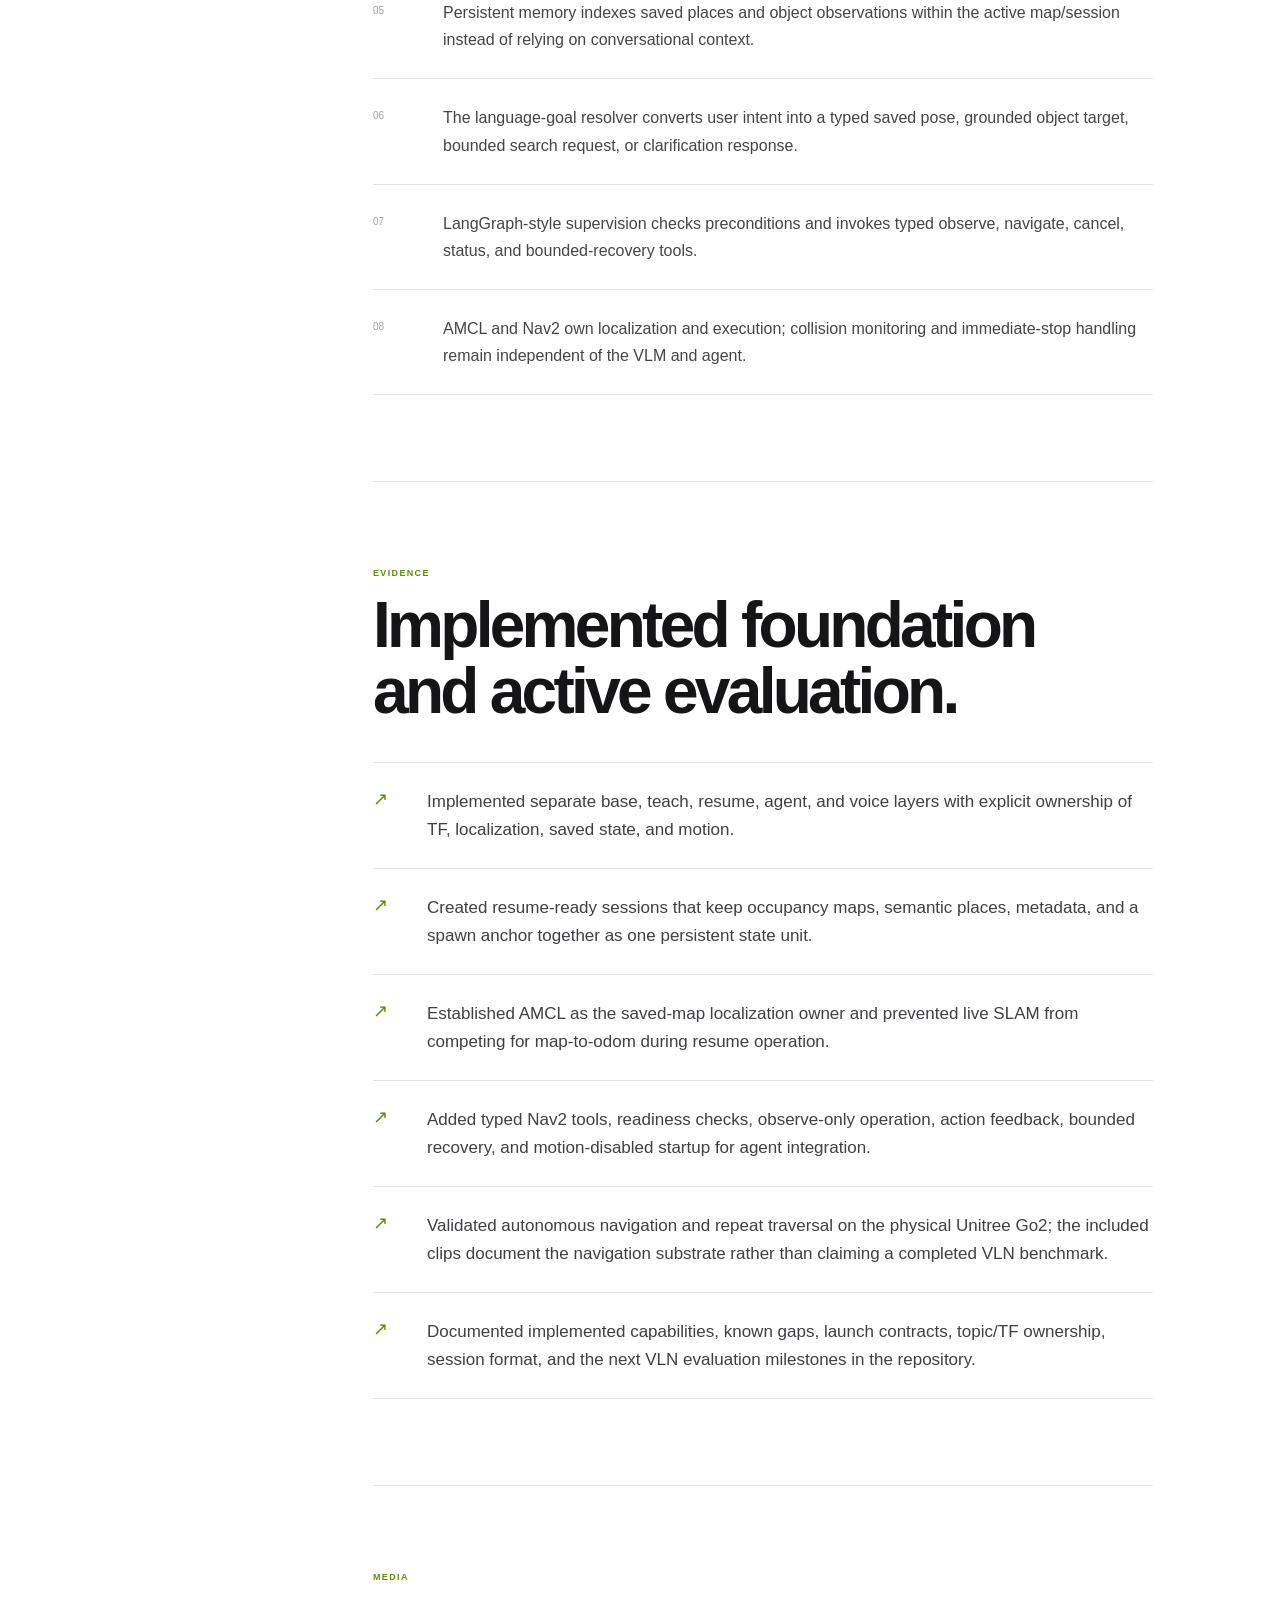
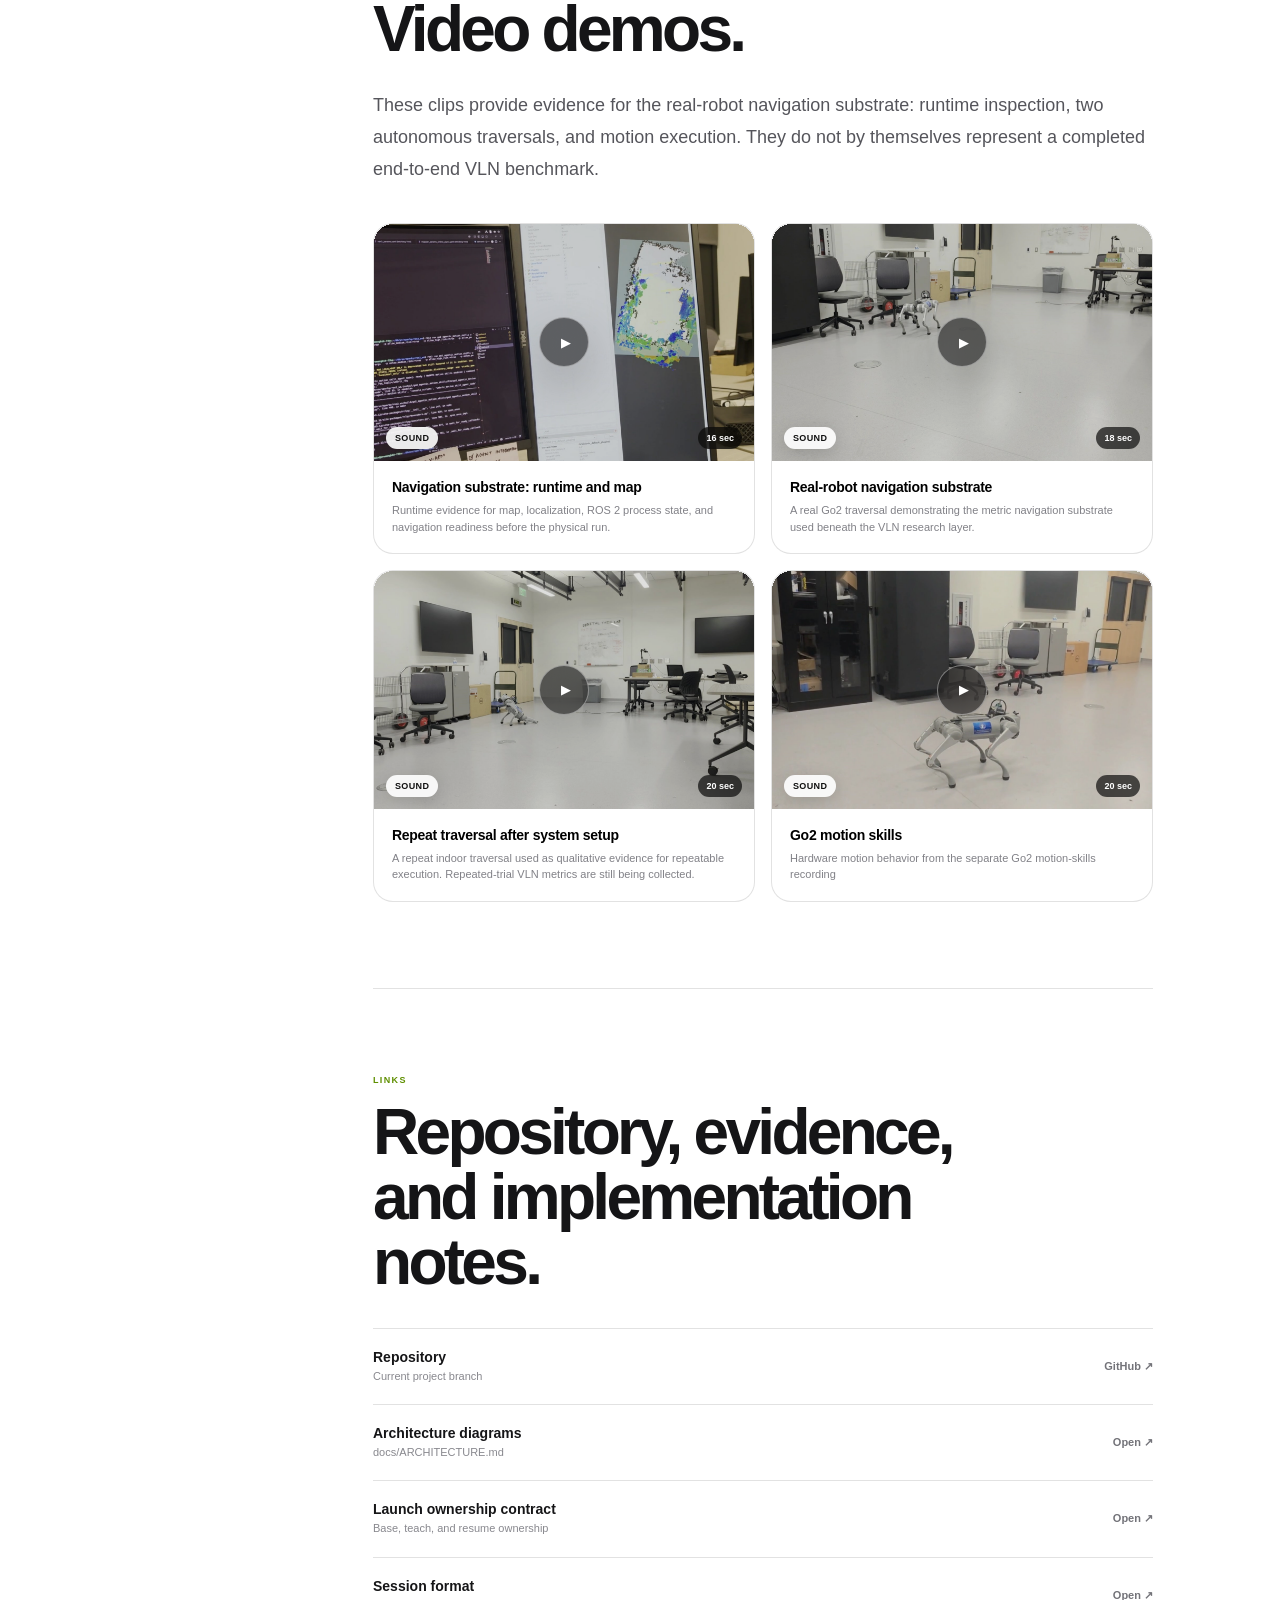
==== commit fd4dcf93: "fixes" ====
--- a/project.html
+++ b/project.html
@@ -4,8 +4,15 @@
   <meta charset="utf-8" />
   <meta name="viewport" content="width=device-width, initial-scale=1" />
   <meta name="theme-color" content="#ffffff" />
-  <meta name="description" content="Engineering story by Dhruv Patel." />
-  <title>Project — Dhruv Patel</title>
+  <meta name="description" content="Technical research case study by Dhruv Patel." />
+  <meta property="og:title" content="Research Project — Dhruv Patel" />
+  <meta property="og:description" content="Technical research case study by Dhruv Patel." />
+  <meta property="og:type" content="article" />
+  <meta property="og:image" content="https://pateldhruv1672.github.io/assets/images/go2-navigation-poster.jpg" />
+  <meta name="twitter:card" content="summary_large_image" />
+  <meta name="twitter:title" content="Research Project — Dhruv Patel" />
+  <meta name="twitter:description" content="Technical research case study by Dhruv Patel." />
+  <title>Research Project — Dhruv Patel</title>
   <link rel="icon" href="favicon.svg" type="image/svg+xml" />
   <link rel="stylesheet" href="styles.css" />
   <script src="project-data.js" defer></script>
@@ -27,7 +34,6 @@
       </div>
     </div>
   </header>
-
   <main id="project-root"></main>
 
   <dialog class="image-modal" id="image-modal" aria-labelledby="image-modal-caption">
@@ -37,7 +43,6 @@
       <figcaption id="image-modal-caption"></figcaption>
     </figure>
   </dialog>
-
   <dialog class="video-modal" id="video-modal" aria-labelledby="video-modal-title">
     <div class="video-modal-bar">
       <div>
@@ -51,7 +56,6 @@
     </div>
     <div class="video-modal-stage" aria-live="polite"></div>
   </dialog>
-
   <footer class="site-footer shell">
     <span>© 2026 Dhruv Patel</span>
     <a href="index.html#work">Selected work ↑</a>
--- a/styles.css
+++ b/styles.css
@@ -1335,3 +1335,29 @@
   letter-spacing: .04em;
   text-transform: uppercase;
 }
+
+/* Detailed repository/document links inside project blogs. */
+.source-links a > span {
+  display: grid;
+  gap: 4px;
+}
+.source-links a strong {
+  font-size: 14px;
+  font-weight: 700;
+  color: inherit;
+}
+.source-links a small {
+  color: #88888e;
+  font-size: 11px;
+  font-weight: 500;
+  line-height: 1.4;
+}
+.source-links a em {
+  align-self: center;
+  color: #737379;
+  font-size: 11px;
+  font-style: normal;
+  white-space: nowrap;
+}
+.source-links a:hover small,
+.source-links a:hover em { color: inherit; }
